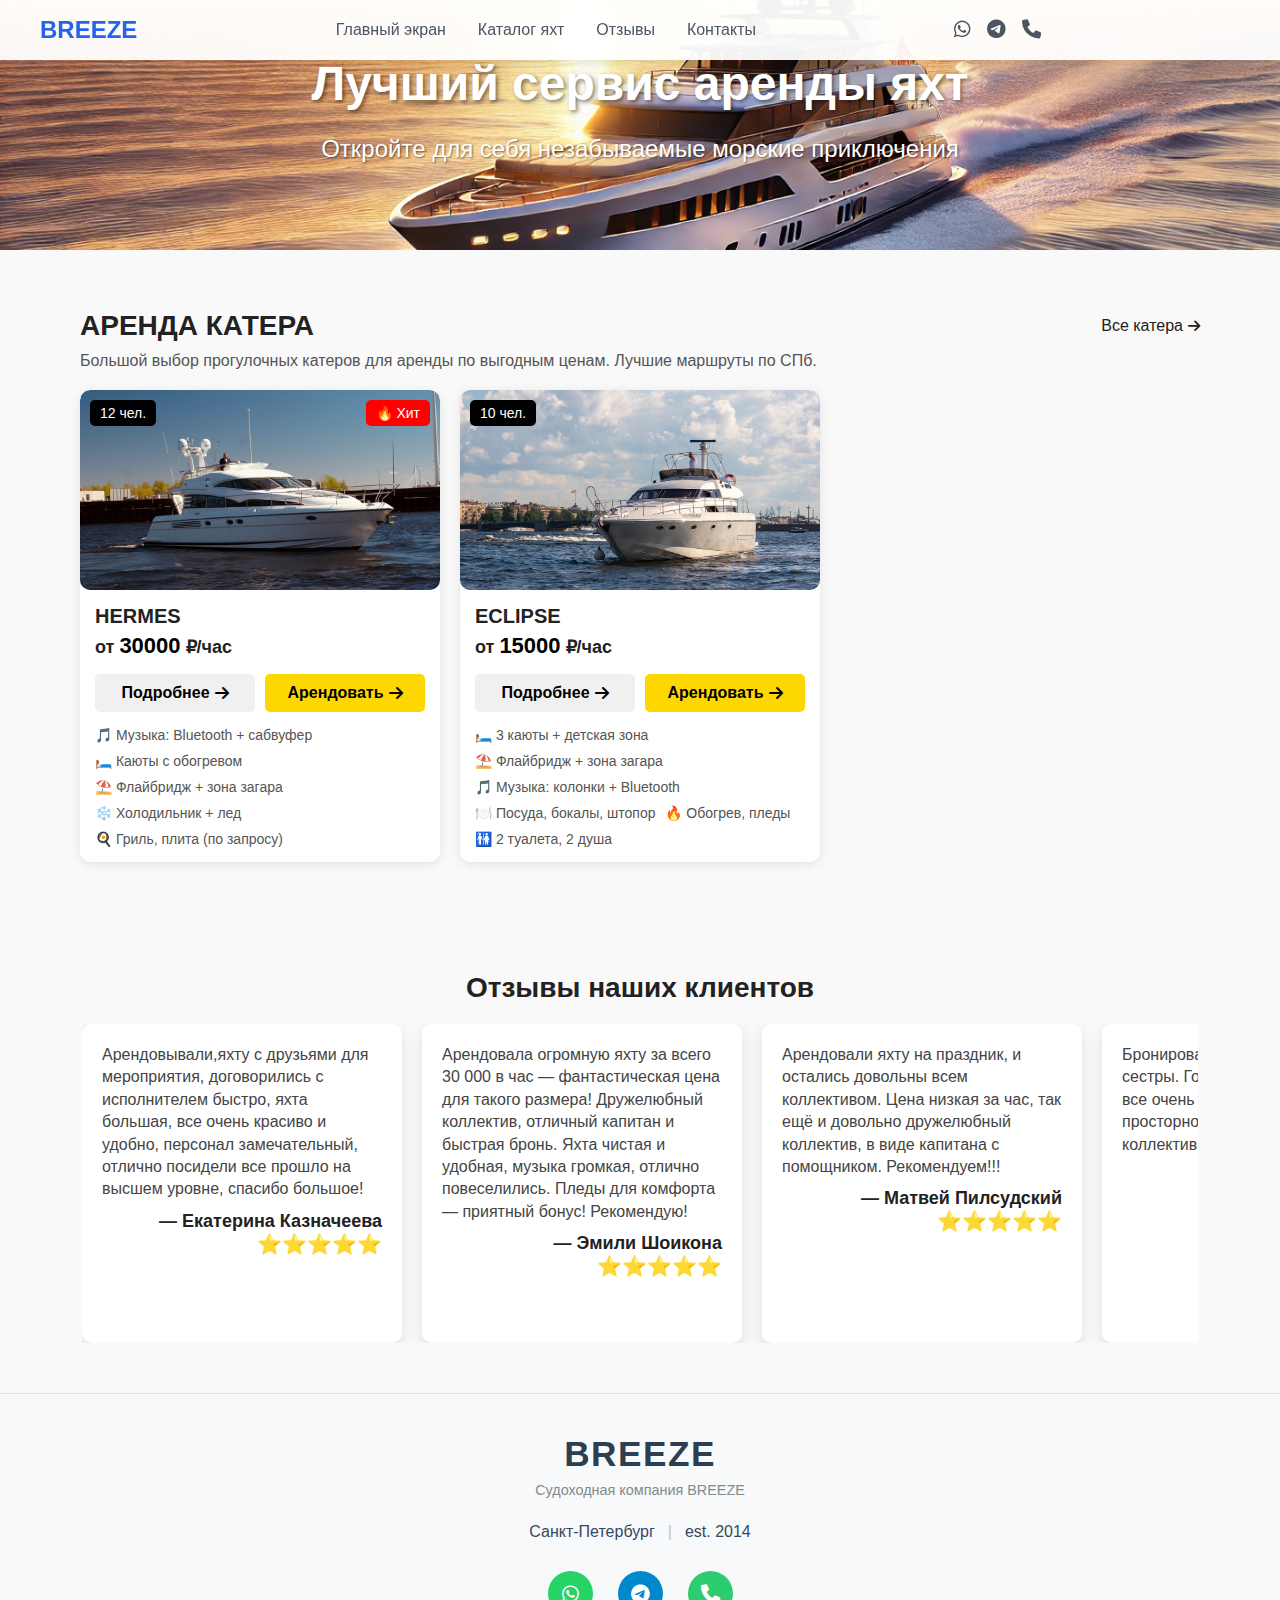
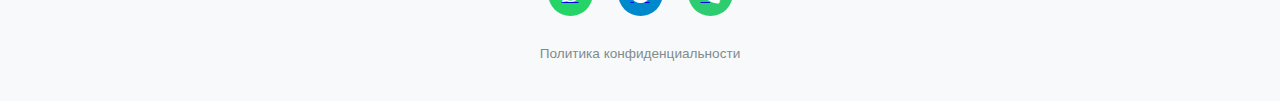
==== index.html @ e70d7a07 "Обновление проекта" ====
<!DOCTYPE html>
<html lang="ru">
<head>
    <meta charset="UTF-8">
    <meta name="viewport" content="width=device-width, initial-scale=1.0">
    <link rel="stylesheet" href="styles.css">
    <title>BREEZE - Аренда яхт</title>
    <link href="https://cdnjs.cloudflare.com/ajax/libs/font-awesome/6.0.0/css/all.min.css" rel="stylesheet">
</head>
<body>
    <nav class="navbar">
        <div class="nav-container">
            <a href="#" class="logo">BREEZE</a>
            
            <ul class="nav-menu">
                <li><a href="index.html">Главный экран</a></li>               
                <li><a href="catalog.html">Каталог яхт</a></li>
                <li><a href="#">Отзывы</a></li>
                <li><a href="#">Контакты</a></li>
            </ul>

            <div class="social-icons desktop">
                <a href="#"><i class="fab fa-whatsapp"></i></a>
                <a href="#"><i class="fab fa-telegram"></i></a>
                <a href="#"><i class="fas fa-phone"></i></a>
            </div>

            <div class="mobile-controls">
                <div class="social-icons mobile">
                    <a href="#"><i class="fab fa-whatsapp"></i></a>
                    <a href="#"><i class="fab fa-telegram"></i></a>
                    <a href="#"><i class="fas fa-phone"></i></a>
                </div>
                <button class="menu-btn">
                    <i class="fas fa-bars"></i>
                </button>
            </div>
        </div>
    </nav>

    <div class="overlay" id="overlay"></div>

<div class="mobile-menu" id="mobile-menu">
    <div class="mobile-menu-content">
        <a href="#">Главный экран</a>
        <a href="#">Каталог яхт</a>
        <a href="#">Отзывы</a>
        <a href="#">Контакты</a>
    </div>
    <button class="close-menu" id="close-menu">✖</button>
</div>

<!-- Кнопка открытия меню -->
<!-- <button class="menu-button" id="menu-button">☰</button> -->

<section class="hero-section">
    <div class="hero-image">
        <h1 class="hero-title">Лучший сервис аренды яхт</h1>
        <p class="hero-subtitle">Откройте для себя незабываемые морские приключения</p>
    </div>

    <!-- <div class="advantages">
        <div class="advantage-card">
            <i class="fas fa-star"></i>
            <div class="advantage-text">
                <h3>Премиум флот</h3>
                <p>Яхты класса люкс для незабываемого отдыха</p>
            </div>
        </div>
        <div class="advantage-card">
            <i class="fas fa-clock"></i>
            <div class="advantage-text">
                <h3>24/7 поддержка</h3>
                <p>Персональный менеджер всегда на связи</p>
            </div>
        </div>
        <div class="advantage-card">
            <i class="fas fa-shield-alt"></i>
            <div class="advantage-text">
                <h3>Безопасность</h3>
                <p>Профессиональный экипаж и страховка</p>
            </div>
        </div>
    </div> -->
</section>


    <!-- <section class="about" id="about">
        <div class="container">
          <div class="about-content">
            <h2>О нас</h2>
            <p class="subtitle">Лучший сервис аренды яхт и катеров в Санкт-Петербурге!</p>
            <p class="description">
              Добро пожаловать в YachtRent — ваш надежный партнер в мире морских приключений! Мы предлагаем уникальные возможности для аренды яхт и катеров в Санкт-Петербурге. Вступайте в наши ряды и наслаждайтесь лучшим сервисом на воде.
            </p>
            <div class="features">
              <div class="feature-item">
                <i class="fas fa-check-circle"></i>
                <p>Самые выгодные цены в Санкт-Петербурге</p>
              </div>
              <div class="feature-item">
                <i class="fas fa-ship"></i>
                <p>Самый большой выбор судов без наценок посредников</p>
              </div>
              <div class="feature-item">
                <i class="fas fa-bolt"></i>
                <p>Скоростные катера для ярких и запоминающихся прогулок</p>
              </div>
              <div class="feature-item">
                <i class="fas fa-heart"></i>
                <p>Яхты для роскошного или романтичного отдыха</p>
              </div>
            </div>
            <p class="hashtags">
              #катерарендаспб #арендаяхты #арендаяхтыспб #арендаяхтыпетербург #арендаяхтынасвадьбу #яхтаспб
            </p>
          </div>
        </div>
      </section> -->



      <section class="catalog">
        <div class="catalog-header">
            <h2>АРЕНДА КАТЕРА</h2>
            <a href="catalog.html" class="view-all">Все катера <i class="fas fa-arrow-right"></i></a>
        </div>
        <p class="catalog-subtitle">Большой выбор прогулочных катеров для аренды по выгодным ценам. Лучшие маршруты по СПб.</p>
    
        <div class="catalog-list">
    
            <!-- Карточка 1 -->
            <div class="catalog-item">
    <div class="catalog-image">
        <img src="yacht-hecmes.jpg" alt="Катер Blueberry">
        <div class="catalog-tag">12 чел.</div>
        <div class="catalog-hit">🔥 Хит</div>
    </div>
    <div class="catalog-info">
        <h3>HERMES</h3>
        <p class="catalog-price">от <span>30000</span> ₽/час</p>
        <div class="catalog-buttons">
            <a href="HERMES.html?yacht=blueberry" class="btn-details">Подробнее <i class="fas fa-arrow-right"></i></a>
            <a href="#" class="btn-rent">Арендовать <i class="fas fa-arrow-right"></i></a>
        </div>
        <div class="catalog-features">
            <span>🎵 Музыка: Bluetooth + сабвуфер</span>
            <span>🛏️ Каюты с обогревом</span>
            <span>⛱️ Флайбридж + зона загара</span>
            <span>❄️ Холодильник + лед</span>
            <span>🍳 Гриль, плита (по запросу)</span>
        </div>
    </div>
</div>
    
            <!-- Карточка 2 -->
            <div class="catalog-item">
                <div class="catalog-image">
                    <img src="ECLIPSE.jpg" alt="Катер">
                    <div class="catalog-tag">10 чел.</div>
                </div>
                <div class="catalog-info">
                    <h3>ECLIPSE</h3>
                    <p class="catalog-price">от <span>15000</span> ₽/час</p>
                    <div class="catalog-buttons">
                        <a href="ECLIPSE.html" class="btn-details">Подробнее <i class="fas fa-arrow-right"></i></a>
                        <a href="#" class="btn-rent">Арендовать <i class="fas fa-arrow-right"></i></a>
                    </div>
                    <div class="catalog-features">
                        <span>🛏️ 3 каюты + детская зона</span>
                        <span>⛱️ Флайбридж + зона загара</span>
                        <span>🎵 Музыка: колонки + Bluetooth</span>
                        <span>🍽️ Посуда, бокалы, штопор</span>
                        <span>🔥 Обогрев, пледы</span>
                        <span>🚻 2 туалета, 2 душа</span>
                    </div>
                </div>
            </div>
    
        </div>

        <!-- Всплывающее окно бронирования -->
<!-- Всплывающее окно бронирования -->
<div class="booking-popup" id="booking-popup">
    <div class="booking-content">
        <button class="booking-close" id="booking-close">✖</button>
        <h2>ОФОРМИТЬ</h2>
        <div class="booking-image">
            <img src="" alt="Яхта" id="booking-boat-img">
        </div>
        <h3 id="booking-boat-name">Название яхты</h3>

        <form id="booking-form">
            <div class="booking-inputs">
                <input type="text" id="name" placeholder="Иван" required>
                <input type="tel" id="phone" placeholder="+79819999919" required>
                <textarea id="comment" placeholder="Берем на 5 человек"></textarea>
            </div>
            <div class="booking-checkbox">
                <input type="checkbox" id="policy">
                <label for="policy">Согласен с политикой конфиденциальности</label>
            </div>
            <button type="submit" id="submit-btn" disabled>Отправить заявку</button>
        </form>
    </div>
</div>

<!-- Затемняющий фон -->
<div class="popup-overlay" id="popup-overlay"></div>
    </section>



    <section class="reviews">
        <h2 class="reviews-title">Отзывы наших клиентов</h2>
        
        <div class="reviews-slider">
            <div class="reviews-container">
                <div class="review">
                    <p class="review-comment">Арендовывали,яхту с друзьями для мероприятия, договорились с исполнителем быстро, яхта большая, все очень красиво и удобно, персонал замечательный, отлично посидели все прошло на высшем уровне, спасибо большое!</p>
                    <p class="review-name">— Екатерина Казначеева</p>
                    <p class="review-rating">⭐⭐⭐⭐⭐</p>
                </div>
                
                <div class="review">
                    <p class="review-comment">Арендовала огромную яхту за всего 30 000 в час — фантастическая цена для такого размера! Дружелюбный коллектив, отличный капитан и быстрая бронь. Яхта чистая и удобная, музыка громкая, отлично повеселились. Пледы для комфорта — приятный бонус! Рекомендую!</p>
                    <p class="review-name">— Эмили Шоикона</p>
                    <p class="review-rating">⭐⭐⭐⭐⭐</p>
                </div>
    
                <div class="review">
                    <p class="review-comment">Арендовали яхту на праздник, и остались довольны всем коллективом. Цена низкая за час, так ещё и довольно дружелюбный коллектив, в виде капитана с помощником. Рекомендуем!!!</p>
                    <p class="review-name">— Матвей Пилсудский</p>
                    <p class="review-rating">⭐⭐⭐⭐⭐</p>
                </div>
    
                <div class="review">
                    <p class="review-comment">Бронировала яхту на день рождения сестры. Гостям и самой имениннице все очень понравилось! Было очень просторно и уютно, дружелюбный коллектив.</p>
                    <p class="review-name">— Анна</p>
                    <p class="review-rating">⭐⭐⭐⭐⭐</p>
                </div>
    
                <div class="review">
                    <p class="review-comment">Брали в аренду яхту у этой команды. Всё супер! Шикарная яхта по доступной цене, у других видела дороже. Прекрасный коллектив и дружелюбный капитан. Все - профессионалы своего дела! С друзьями удобно разместились, на яхте очень чисто и уютно. На борту нашлось абсолютно всё, что нужно было. Очень советую!</p>
                    <p class="review-name">— Дарья</p>
                    <p class="review-rating">⭐⭐⭐⭐⭐</p>
                </div>
            </div>
        </div>
    </section>


    <footer class="company-footer">
        <div class="footer-content">
            <!-- Логотип -->
            <div class="footer-brand">
                <h2 class="logo-text">BREEZE</h2>
                <p class="company-description">Судоходная компания BREEZE</p>
            </div>
    
            <!-- Локации -->
            <div class="locations">
                <div class="location-item">
                    <span class="city">Санкт-Петербург</span>
                    <span class="separator">|</span>
                    <span class="established">est. 2014</span>
                </div>
                <!-- <div class="location-item">
                    <span class="city">Дубай</span>
                    <span class="separator">|</span>
                    <span class="established">est. 2024</span>
                </div> -->
            </div>
    
            <!-- Социальные иконки (новая версия) -->
            <div class="social-icons-new">
                <a href="#" class="social-link whatsapp">
                    <i class="fab fa-whatsapp"></i>
                </a>
                <a href="#" class="social-link telegram">
                    <i class="fab fa-telegram"></i>
                </a>
                <a href="#" class="social-link phone">
                    <i class="fas fa-phone"></i>
                </a>
            </div>
    
            <!-- Политика конфиденциальности -->
            <div class="footer-legal">
                <a href="/privacy-policy" class="privacy-link">
                    Политика конфиденциальности
                </a>
            </div>
        </div>
    </footer>


<script src="script.js"></script>
</body>
</html>
---- styles.css ----
* {
    margin: 0;
    padding: 0;
    box-sizing: border-box;
}

body {
    font-family: Arial, sans-serif;
    overflow-x: hidden;
}

.navbar {
    position: fixed;
    width: 100%;
    background: rgba(255, 255, 255, 0.95);
    padding: 1rem 2rem;
    box-shadow: 0 2px 10px rgba(0, 0, 0, 0.1);
    z-index: 1000;
}

.nav-container {
    max-width: 1200px;
    margin: 0 auto;
    display: flex;
    justify-content: space-between;
    align-items: center;
}

.logo {
    font-size: 1.5rem;
    font-weight: bold;
    color: #2563eb;
    text-decoration: none;
}

.nav-menu {
    display: flex;
    gap: 2rem;
    list-style: none;
}

.nav-menu a {
    color: #4b5563;
    text-decoration: none;
    transition: color 0.3s ease;
}

.nav-menu a:hover {
    color: #2563eb;
}

.social-icons {
    display: flex;
    gap: 1rem;
}

.social-icons a {
    color: #4b5563;
    text-decoration: none;
    transition: color 0.3s ease;
    font-size: 1.2rem;
}

.social-icons a:hover {
    color: #2563eb;
}

.menu-btn {
    display: none;
    background: none;
    border: none;
    font-size: 1.5rem;
    color: #4b5563;
    cursor: pointer;
}



@media (max-width: 768px) {
.mobile-menu {
right: -100%;
max-width: 80%;
height: auto;
}

.mobile-menu.active {
right: 5%;
}

.mobile-menu-content a {
font-size: 1.1rem;
}
}

/* .mobile-menu {
    position: fixed;
    top: 0;
    right: -100%;
    width: 100%;
    height: 100%;
    background: white;
    z-index: 999;
    transition: right 0.3s ease;
    box-shadow: -5px 0 15px rgba(0,0,0,0.1);
} */

/* .mobile-menu.active {
    right: 0;
} */

/* Затемняющая подложка */
.overlay {
position: fixed;
top: 0;
left: 0;
width: 100%;
height: 100%;
background: rgba(0, 0, 0, 0.5);
backdrop-filter: blur(5px);
z-index: 998;
opacity: 0;
visibility: hidden;
transition: opacity 0.3s ease;
}


/* Активное состояние подложки */
.overlay.active {
opacity: 1;
visibility: visible;
}

/* Контейнер мобильного меню */
.mobile-menu {
position: fixed;
top: 50%;
right: -350px; /* Начальное положение за экраном */
width: auto; /* Автоматическая ширина */
max-width: 350px; /* Ограничение ширины */
background: white;
z-index: 999;
transition: right 0.4s ease-in-out, transform 0.4s ease-in-out;
box-shadow: -5px 0 15px rgba(0, 0, 0, 0.2);
padding: 1.5rem;
display: flex;
flex-direction: column;
align-items: flex-start;
justify-content: flex-start;
border-radius: 15px 0 0 15px; /* Закругленные углы слева */
transform: translateY(-50%);
}

/* Активное состояние меню (выезжает) */
.mobile-menu.active {
right: 0;
}

/* Содержимое меню */
.mobile-menu-content {
display: flex;
flex-direction: column;
gap: 1rem;
}

.mobile-menu-content a {
display: block;
color: #4b5563;
font-size: 1.2rem;
text-decoration: none;
padding: 0.8rem 1rem;
border-bottom: 1px solid #e5e7eb;
transition: color 0.3s ease;
}

.mobile-menu-content a:hover {
color: #2563eb;
}

/* Кнопка закрытия меню */
.close-menu {
position: absolute;
top: 10px;
right: 10px;
background: none;
border: none;
font-size: 24px;
cursor: pointer;
color: #4b5563;
transition: color 0.3s ease;
}

.close-menu:hover {
color: #2563eb;
}

/* Кнопка открытия меню */
.menu-button {
position: fixed;
top: 20px;
right: 20px;
background: none;
border: none;
font-size: 24px;
cursor: pointer;
z-index: 1000;
}

.hero-section {
    position: relative;
    text-align: center;
    padding: 0;
}


.hero-image {
    background: url('yacht-background.png') center/cover no-repeat;
    height: 250px; /* Уменьшаем высоту */
    display: flex;
    flex-direction: column;
    justify-content: center;
    align-items: center;
    color: white;
    padding: 20px;
}




.hero-content {
    max-width: 800px;
}

.hero-title {
    font-size: 3rem;
    margin-bottom: 1.5rem;
    text-shadow: 2px 2px 4px rgba(0,0,0,0.5);
}

.hero-subtitle {
    font-size: 1.5rem;
    margin-bottom: 2rem;
    text-shadow: 1px 1px 2px rgba(0,0,0,0.5);
}

.advantages {
    display: grid;
    grid-template-columns: repeat(3, 1fr);
    gap: 2rem;
    margin-top: 3rem;
}

.advantage-card {
    background: rgba(255, 255, 255, 0.1);
    backdrop-filter: blur(5px);
    padding: 1.5rem;
    border-radius: 10px;
    text-align: center;
}

.advantage-card i {
    font-size: 2.5rem;
    margin-bottom: 1rem;
}

@media (max-width: 768px) {
    .nav-menu, .social-icons.desktop {
        display: none;
    }

    .hero-image {
        height: 350px;
    }

    .hero-title {
        font-size: 32px;
    }

    .hero-subtitle {
        font-size: 18px;
    }

    .advantages {
        flex-direction: row;
        justify-content: center;
        gap: 20px;
    }

    .advantage-card {
        width: 30%;
    }

    .menu-btn {
        display: block;
    }

    .mobile-controls {
        display: flex;
        align-items: center;
        gap: 1rem;
    }

    .social-icons.mobile {
        display: flex;
    }

    .hero-title {
        font-size: 2rem;
    }

    .hero-subtitle {
        font-size: 1.2rem;
    }

    .advantages {
        grid-template-columns: 1fr;
        gap: 1rem;
        margin-top: 2rem;
    }

    .advantage-card {
        padding: 1rem;
    }

    .advantage-card i {
        font-size: 2rem;
        margin-bottom: 0.5rem;
    }

    .advantage-card h3 {
        font-size: 1.1rem;
        margin-bottom: 0.5rem;
    }

    .advantage-card p {
        font-size: 0.9rem;
    }
}

@media (min-width: 769px) {
    .social-icons.mobile {
        display: none;
    }
}


/* Блок "О нас" */
.about {
padding: 80px 0;
background: #fff;
color: #333;
}

.about-content {
text-align: center;
max-width: 800px;
margin: 0 auto;
}

.about h2 {
font-size: 36px;
margin-bottom: 20px;
color: #222;
animation: fadeInDown 1s ease;
}

.about .subtitle {
font-size: 20px;
color: #555;
margin-bottom: 30px;
animation: fadeIn 1.5s ease;
}

.about .description {
font-size: 16px;
line-height: 1.8;
color: #666;
margin-bottom: 40px;
animation: fadeIn 2s ease;
}

.features {
display: flex;
flex-wrap: wrap;
justify-content: center;
gap: 30px;
margin-bottom: 40px;
}

.feature-item {
flex: 1 1 200px;
max-width: 250px;
padding: 20px;
background: #f9f9f9;
border-radius: 10px;
box-shadow: 0 4px 10px rgba(0, 0, 0, 0.1);
transition: transform 0.3s ease, box-shadow 0.3s ease;
animation: fadeInUp 1s ease;
}

.feature-item:hover {
transform: translateY(-10px);
box-shadow: 0 8px 20px rgba(0, 0, 0, 0.15);
}

.feature-item i {
font-size: 32px;
color: #ffcc00;
margin-bottom: 15px;
display: block;
}

.feature-item p {
font-size: 16px;
color: #444;
margin: 0;
}

.hashtags {
font-size: 14px;
color: #777;
animation: fadeIn 2.5s ease;
}

/* Анимации */
@keyframes fadeIn {
from {
opacity: 0;
}
to {
opacity: 1;
}
}

@keyframes fadeInDown {
from {
opacity: 0;
transform: translateY(-20px);
}
to {
opacity: 1;
transform: translateY(0);
}
}

@keyframes fadeInUp {
from {
opacity: 0;
transform: translateY(20px);
}
to {
opacity: 1;
transform: translateY(0);
}
}


@media (max-width: 768px) {
.features {
flex-direction: column;
align-items: center;
}

.feature-item {
max-width: 100%;
}
}



/* Секция "Каталог" */
.catalog {
padding: 40px 20px;
background: #f9f9f9; /* Светлый фон */
}

.catalog-header {
display: flex;
justify-content: space-between;
align-items: center;
margin-bottom: 10px;
}

.catalog-header h2 {
font-size: 24px;
font-weight: bold;
color: #222;
}

.view-all {
font-size: 16px;
color: #222;
text-decoration: none;
display: flex;
align-items: center;
gap: 5px;
}

.view-all i {
font-size: 14px;
}

/* Подзаголовок */
.catalog-subtitle {
font-size: 16px;
color: #555;
margin-bottom: 20px;
}

/* Список карточек */
.catalog-list {
display: flex;
flex-direction: column;
gap: 20px;
}

/* Карточка */
.catalog-item {
background: white;
border-radius: 10px;
overflow: hidden;
box-shadow: 0 2px 10px rgba(0, 0, 0, 0.1);
}

/* Блок с изображением */
.catalog-image {
    position: relative;
    width: 100%;
    height: 200px; /* Ограничиваем высоту */
    overflow: hidden;
    border-radius: 10px;
}

.catalog-image img {
    width: 100%;
    height: 100%;
    object-fit: cover; /* Убираем растягивание и вписываем картинку */
    object-position: center;
}

.catalog-tag {
position: absolute;
top: 10px;
left: 10px;
background: black;
color: white;
font-size: 14px;
padding: 5px 10px;
border-radius: 5px;
}

.catalog-hit {
position: absolute;
top: 10px;
right: 10px;
background: red;
color: white;
font-size: 14px;
padding: 5px 10px;
border-radius: 5px;
}

/* Информация */
.catalog-info {
padding: 15px;
}

.catalog-info h3 {
font-size: 20px;
font-weight: bold;
margin-bottom: 5px;
color: #222;
}

.catalog-price {
font-size: 18px;
font-weight: bold;
color: #222;
margin-bottom: 15px;
}

.catalog-price span {
font-size: 22px;
color: black;
}

/* Кнопки */
.catalog-buttons {
display: flex;
gap: 10px;
margin-bottom: 15px;
}

.btn-details,
.btn-rent {
flex: 1;
text-align: center;
padding: 10px;
border-radius: 5px;
font-size: 16px;
font-weight: bold;
text-decoration: none;
display: flex;
justify-content: center;
align-items: center;
gap: 5px;
}

.btn-details {
background: #f0f0f0;
color: black;
}

.btn-rent {
background: #ffd700;
color: black;
}

/* Иконки */
.catalog-features {
display: flex;
flex-wrap: wrap;
gap: 10px;
font-size: 14px;
color: #555;
}

.catalog-features span {
display: flex;
align-items: center;
gap: 5px;
}

/* Адаптация */
@media (min-width: 768px) {
.catalog-list {
display: grid;
grid-template-columns: repeat(2, 1fr);
gap: 20px;
}
}

@media (min-width: 1024px) {
.catalog {
padding: 60px 80px;
}

.catalog-header h2 {
font-size: 28px;
}

.catalog-list {
grid-template-columns: repeat(3, 1fr);
}
}

/* Затемняющий фон */
.popup-overlay {
position: fixed;
top: 0;
left: 0;
width: 100%;
height: 100%;
background: rgba(0, 0, 0, 0.5);
backdrop-filter: blur(5px);
z-index: 998;
opacity: 0;
visibility: hidden;
transition: opacity 0.3s ease;
}

/* Активное состояние подложки */
.popup-overlay.active {
opacity: 1;
visibility: visible;
}

/* Всплывающее окно бронирования */
.booking-popup {
position: fixed;
top: 50%;
left: 50%;
width: 90%;
max-width: 400px;
background: white;
border-radius: 15px;
box-shadow: 0 5px 15px rgba(0, 0, 0, 0.2);
transform: translate(-50%, -50%);
z-index: 999;
opacity: 0;
visibility: hidden;
transition: opacity 0.3s ease, transform 0.3s ease;
padding: 20px;
text-align: center;
}

/* Активное состояние окна */
.booking-popup.active {
opacity: 1;
visibility: visible;
}

/* Кнопка закрытия */
.booking-close {
position: absolute;
top: 10px;
right: 15px;
background: none;
border: none;
font-size: 18px;
cursor: pointer;
}

/* Заголовок */
.booking-popup h2 {
font-size: 22px;
font-weight: bold;
}

/* Фото яхты */
/* Фото яхты в модальном окне */
.booking-image img {
    width: 90%; /* Делаем фото шире */
    max-width: 280px; /* Немного увеличиваем максимальный размер */
    height: auto; /* Поддерживаем пропорции */
    aspect-ratio: 16 / 9; /* Соотношение сторон, чтобы картинка была более растянутой */
    display: block;
    margin: 10px auto; /* Центрирование */
    object-fit: cover; /* Обрезаем лишнее, чтобы сохранить пропорции */
    object-position: center;
    border-radius: 10px;
}

/* Название яхты */
.booking-popup h3 {
font-size: 20px;
font-weight: bold;
margin: 10px 0;
}

/* Поля формы */
.booking-inputs {
display: flex;
flex-direction: column;
gap: 10px;
margin-bottom: 15px;
}

.booking-inputs input,
.booking-inputs textarea {
width: 100%;
padding: 10px;
border-radius: 8px;
border: 1px solid #ddd;
font-size: 14px;
background: #f5f5f5;
}

/* Чекбокс */
.booking-checkbox {
display: flex;
align-items: center;
gap: 10px;
font-size: 14px;
margin-bottom: 15px;
}

.booking-checkbox input {
width: 16px;
height: 16px;
}

/* Кнопка отправки */
#submit-btn {
width: 100%;
padding: 12px;
border: none;
border-radius: 8px;
font-size: 16px;
font-weight: bold;
background: #ddd;
color: white;
cursor: not-allowed;
transition: background 0.3s;
}

/* Активная кнопка */
#submit-btn.active {
background: #ffd700;
color: black;
cursor: pointer;
}

/* Адаптация */
@media (max-width: 768px) {
.booking-popup {
width: 90%;
}
}



/* Кнопка во время загрузки */
#submit-btn.loading {
    background: #ccc !important;
    color: #888 !important;
    cursor: not-allowed;
}



/* Секция "Отзывы" */
.reviews {
    padding: 50px 20px;
    text-align: center;
    background: #f9f9f9;
}

.reviews-title {
    font-size: 28px;
    font-weight: bold;
    margin-bottom: 20px;
    color: #222;
}

/* Контейнер слайдера */
.reviews-slider {
    display: flex;
    justify-content: center;
    overflow: hidden;
    max-width: 90%;
    margin: 0 auto;
}

/* Контейнер с отзывами */
.reviews-container {
    display: flex;
    gap: 20px;
    scroll-snap-type: x mandatory; /* Фиксация на отзывах */
    overflow-x: auto;
    scroll-behavior: smooth;
    -webkit-overflow-scrolling: touch;
}

/* Стили отзывов */
.review {
    flex: 0 0 320px; /* Размер отзыва (фиксированный) */
    max-width: 320px;
    background: white;
    padding: 20px;
    border-radius: 10px;
    box-shadow: 0 5px 15px rgba(0, 0, 0, 0.1);
    text-align: left;
    scroll-snap-align: center; /* Фиксация отзывов */
}

/* Текст отзыва */
.review-comment {
    font-size: 16px;
    color: #444;
    margin-bottom: 10px;
    line-height: 1.4;
}

.review-name {
    font-weight: bold;
    font-size: 18px;
    color: #222;
    text-align: right;
}

/* Звездный рейтинг */
.review-rating {
    font-size: 20px;
    color: #ffd700; /* Желтые звезды */
    text-align: right;
}

/* Убираем скроллбар */
.reviews-container::-webkit-scrollbar {
    display: none;
}

/* Адаптация */
@media (max-width: 768px) {
    .reviews-slider {
        max-width: 100%;
    }

    .review {
        flex: 0 0 80%; /* Делаем шире на телефонах */
        max-width: 80%;
    }
}







/* 222222 */

/* Кнопка "Назад" */
.return-button {
    display: inline-block;
    margin: 15px;
    font-size: 18px;
    text-decoration: none;
    color: #333;
}

/* Основной контейнер */
.yacht-wrapper {
    text-align: center;
    padding: 10px;
}

/* Главное изображение яхты */
.yacht-main-photo img {
    width: 100%;
    border-radius: 10px;
}

/* Галерея */
.yacht-gallery {
    display: flex;
    align-items: center;
    justify-content: center;
    margin-top: 10px;
}

.gallery-thumbs {
    display: flex;
    gap: 10px;
    overflow-x: auto;
    max-width: 250px;
}

.gallery-thumb {
    width: 70px;
    height: 50px;
    cursor: pointer;
    border-radius: 5px;
    transition: transform 0.3s ease;
}

.gallery-thumb:hover {
    transform: scale(1.1);
}

.gallery-btn {
    background: none;
    border: none;
    font-size: 20px;
    cursor: pointer;
    color: #333;
}

/* Название яхты */
.yacht-heading {
    font-size: 22px;
    font-weight: bold;
    margin-top: 10px;
}

/* Детали яхты */
.yacht-specs {
    display: flex;
    justify-content: center;
    gap: 15px;
    margin: 10px 0;
}

.spec-box {
    background: #e5e5e5;
    padding: 5px 10px;
    border-radius: 5px;
}

/* Удобства */
.yacht-info-title {
    font-size: 16px;
    font-weight: bold;
    margin-top: 10px;
}

.yacht-features {
    display: flex;
    flex-wrap: wrap;
    justify-content: center;
    gap: 10px;
    margin-bottom: 10px;
}

.yacht-features span {
    background: #f3f3f3;
    padding: 5px 10px;
    border-radius: 5px;
}

/* Цены */
.yacht-price-block {
    display: flex;
    justify-content: center;
    gap: 10px;
    margin: 10px 0;
}

.price-box {
    background: #e5e5e5;
    padding: 10px;
    border-radius: 5px;
}

.price-box.selected {
    background: #4CAF50;
    color: white;
}

/* Кнопка аренды */
.yacht-book-btn {
    display: block;
    width: 90%;
    max-width: 300px;
    margin: 10px auto;
    background: linear-gradient(to right, #6ec1e4, #61b3d7);
    color: white;
    padding: 12px;
    border: none;
    border-radius: 5px;
    font-size: 18px;
    cursor: pointer;
}

/* Локация */
.yacht-dock {
    margin-top: 10px;
    font-size: 16px;
}




.catalog-filter {
    display: flex;
    flex-wrap: wrap;
    justify-content: center;
    gap: 10px;
    padding: 20px 0;
    margin-top: 70px; /* Отступ вниз от меню */
    background: #5a3e1b;
    border-bottom: 3px solid #d4af37;
}

.filter-btn {
    background: linear-gradient(45deg, #d4af37, #b8860b);
    color: white;
    font-size: 16px;
    font-weight: bold;
    border: none;
    padding: 10px 18px;
    border-radius: 20px;
    cursor: pointer;
    transition: 0.3s;
}

.filter-btn:hover {
    background: linear-gradient(45deg, #b8860b, #d4af37);
    transform: scale(1.05);
}

.filter-btn.active {
    background: #8b5e34;
    color: #fff;
}

.header {
    position: fixed;
    width: 100%;
    top: 0;
    left: 0;
    z-index: 1000;
    background: #2d1b0c;
    display: flex;
    align-items: center;
    justify-content: space-between;
    padding: 15px 20px;
}

.company-footer {
    background: #f8f9fa;
    padding: 40px 20px;
    border-top: 1px solid #e0e0e0;
}

.footer-content {
    max-width: 1200px;
    margin: 0 auto;
    text-align: center;
}

.footer-brand {
    margin-bottom: 25px;
}

.logo-text {
    font-size: 2.2em;
    font-weight: 700;
    color: #2c3e50;
    letter-spacing: 1.5px;
    margin-bottom: 8px;
}

.company-description {
    color: #7f8c8d;
    font-size: 0.9em;
}

.locations {
    margin: 20px 0;
    display: flex;
    flex-direction: column;
    gap: 12px;
}

.location-item {
    display: flex;
    align-items: center;
    justify-content: center;
    gap: 8px;
    color: #34495e;
}

.separator {
    color: #bdc3c7;
    margin: 0 5px;
}

/* Новые стили для социальных иконок */
.social-icons-new {
    display: flex;
    justify-content: center;
    gap: 25px;
    margin: 30px 0;
}

.social-link {
    width: 45px;
    height: 45px;
    border-radius: 50%;
    display: flex;
    align-items: center;
    justify-content: center;
    transition: all 0.3s ease;
}

.social-link.whatsapp { background: #25D366; }
.social-link.telegram { background: #0088cc; }
.social-link.phone { background: #2ecc71; }

.social-link i {
    color: white;
    font-size: 1.2em;
}

.social-link:hover {
    transform: translateY(-3px);
    box-shadow: 0 5px 15px rgba(0,0,0,0.1);
}

/* Стили для политики */
.footer-legal {
    margin-top: 25px;
    font-size: 0.85em;
}

.privacy-link {
    color: #7f8c8d;
    text-decoration: none;
    transition: color 0.2s;
}

.privacy-link:hover {
    color: #3498db;
}

/* Мобильная адаптация */
@media (max-width: 768px) {
    .logo-text {
        font-size: 1.8em;
    }
    
    .social-icons-new {
        gap: 15px;
        margin: 25px 0;
    }
    
    .social-link {
        width: 40px;
        height: 40px;
    }
}
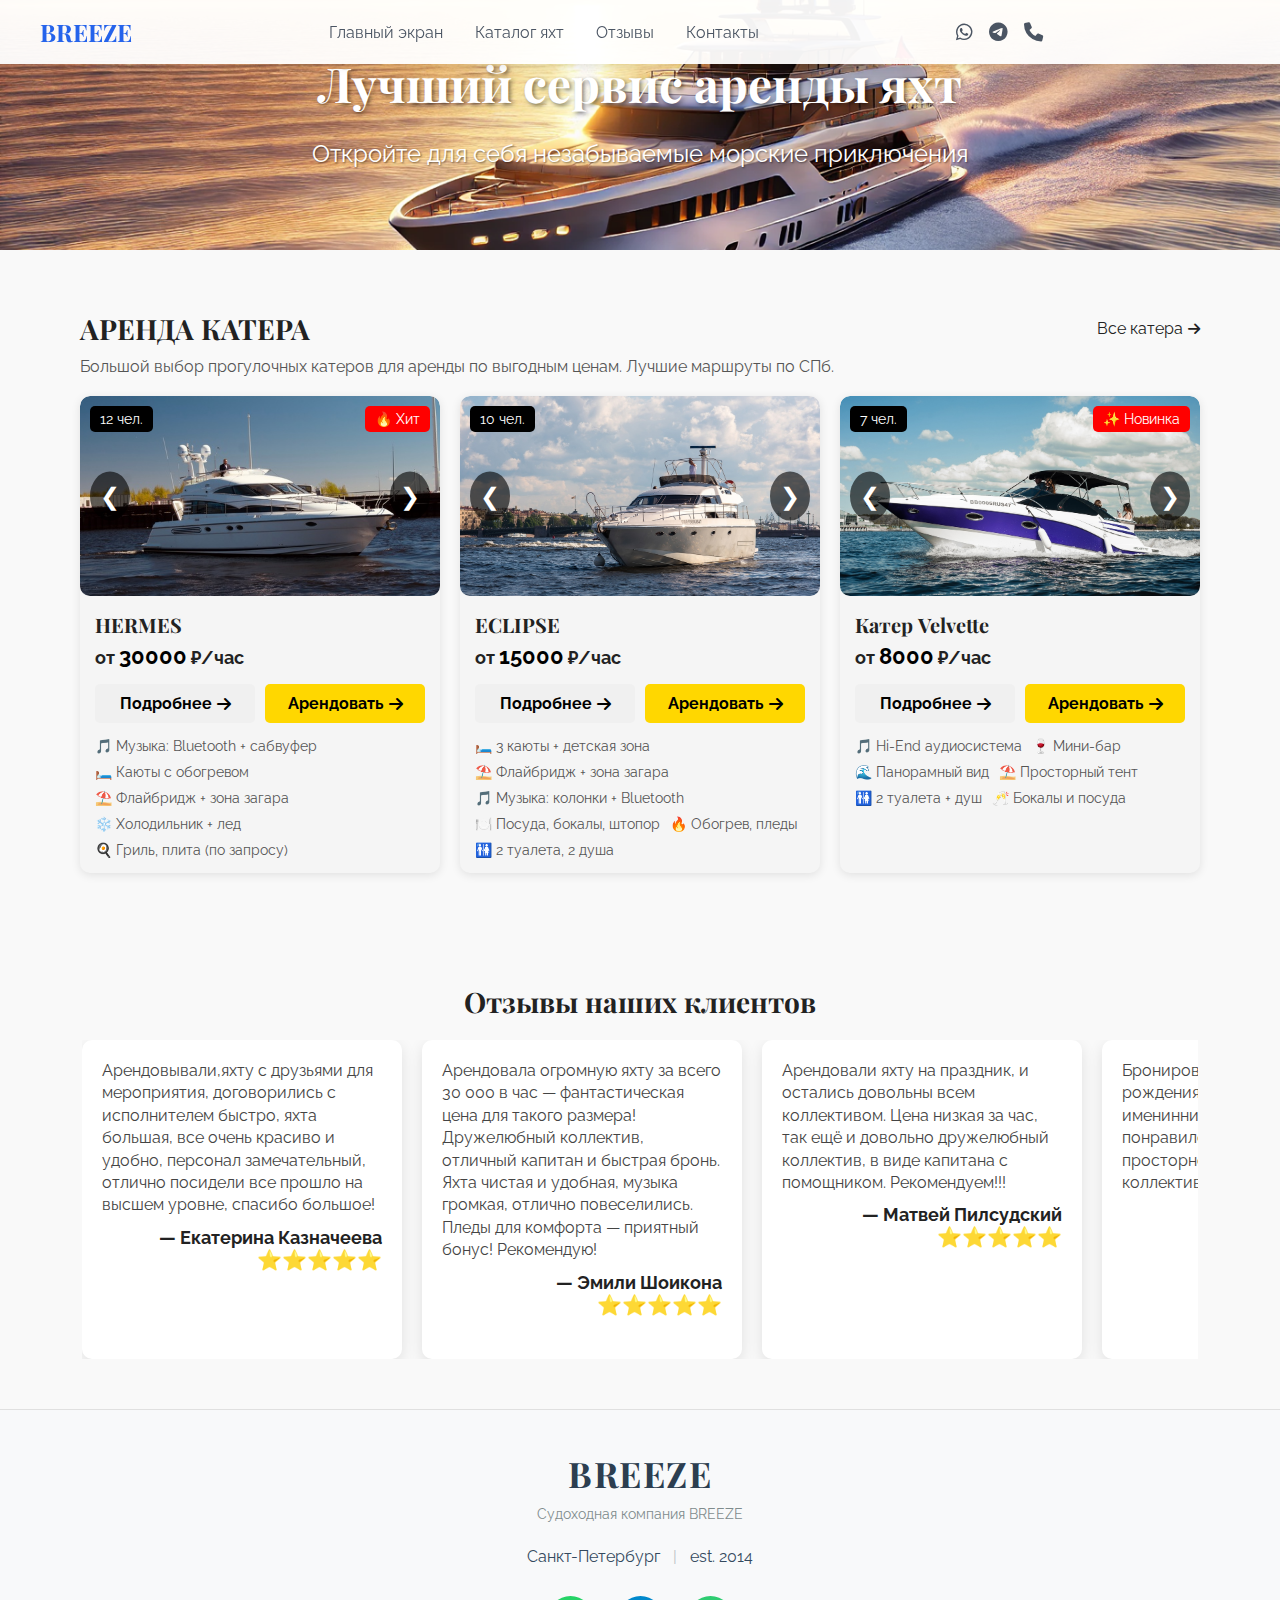
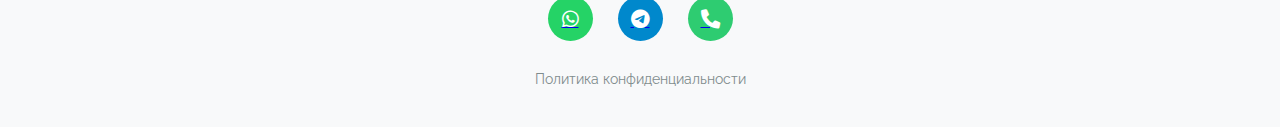
==== commit b4dac83b: "Обновление проекта" ====
--- a/index.html
+++ b/index.html
@@ -4,13 +4,15 @@
     <meta charset="UTF-8">
     <meta name="viewport" content="width=device-width, initial-scale=1.0">
     <link rel="stylesheet" href="styles.css">
+    <link href="https://fonts.googleapis.com/css2?family=Playfair+Display:wght@400;700&family=Raleway:wght@300;400;500;700&display=swap" rel="stylesheet">
+    <link href="https://cdnjs.cloudflare.com/ajax/libs/font-awesome/6.0.0/css/all.min.css" rel="stylesheet">
     <title>BREEZE - Аренда яхт</title>
     <link href="https://cdnjs.cloudflare.com/ajax/libs/font-awesome/6.0.0/css/all.min.css" rel="stylesheet">
 </head>
 <body>
     <nav class="navbar">
         <div class="nav-container">
-            <a href="#" class="logo">BREEZE</a>
+            <a href="index.html" class="logo">BREEZE</a>
             
             <ul class="nav-menu">
                 <li><a href="index.html">Главный экран</a></li>               
@@ -131,32 +133,36 @@
     
             <!-- Карточка 1 -->
             <div class="catalog-item">
-    <div class="catalog-image">
-        <img src="yacht-hecmes.jpg" alt="Катер Blueberry">
-        <div class="catalog-tag">12 чел.</div>
-        <div class="catalog-hit">🔥 Хит</div>
-    </div>
-    <div class="catalog-info">
-        <h3>HERMES</h3>
-        <p class="catalog-price">от <span>30000</span> ₽/час</p>
-        <div class="catalog-buttons">
-            <a href="HERMES.html?yacht=blueberry" class="btn-details">Подробнее <i class="fas fa-arrow-right"></i></a>
-            <a href="#" class="btn-rent">Арендовать <i class="fas fa-arrow-right"></i></a>
-        </div>
-        <div class="catalog-features">
-            <span>🎵 Музыка: Bluetooth + сабвуфер</span>
-            <span>🛏️ Каюты с обогревом</span>
-            <span>⛱️ Флайбридж + зона загара</span>
-            <span>❄️ Холодильник + лед</span>
-            <span>🍳 Гриль, плита (по запросу)</span>
-        </div>
-    </div>
-</div>
-    
-            <!-- Карточка 2 -->
+                <div class="catalog-image">
+                    <button class="prev-btn" onclick="prevImage(this)">&#10094;</button>
+                    <img src="yacht-hecmes.jpg" alt="Катер HERMES" class="catalog-photo">
+                    <button class="next-btn" onclick="nextImage(this)">&#10095;</button>
+                    <div class="catalog-tag">12 чел.</div>
+                    <div class="catalog-hit">🔥 Хит</div>
+                </div>
+                <div class="catalog-info">
+                    <h3>HERMES</h3>
+                    <p class="catalog-price">от <span>30000</span> ₽/час</p>
+                    <div class="catalog-buttons">
+                        <a href="HERMES.html" class="btn-details">Подробнее <i class="fas fa-arrow-right"></i></a>
+                        <a href="#" class="btn-rent">Арендовать <i class="fas fa-arrow-right"></i></a>
+                    </div>
+                    <div class="catalog-features">
+                        <span>🎵 Музыка: Bluetooth + сабвуфер</span>
+                        <span>🛏️ Каюты с обогревом</span>
+                        <span>⛱️ Флайбридж + зона загара</span>
+                        <span>❄️ Холодильник + лед</span>
+                        <span>🍳 Гриль, плита (по запросу)</span>
+                    </div>
+                </div>
+            </div>
+            
+            <!-- Карточка ECLIPSE -->
             <div class="catalog-item">
                 <div class="catalog-image">
-                    <img src="ECLIPSE.jpg" alt="Катер">
+                    <button class="prev-btn" onclick="prevImage(this)">&#10094;</button>
+                    <img src="ECLIPSE.jpg" alt="Катер ECLIPSE" class="catalog-photo">
+                    <button class="next-btn" onclick="nextImage(this)">&#10095;</button>
                     <div class="catalog-tag">10 чел.</div>
                 </div>
                 <div class="catalog-info">
@@ -176,8 +182,90 @@
                     </div>
                 </div>
             </div>
-    
-        </div>
+            
+            <!-- Карточка Velvette -->
+            <div class="catalog-item">
+                <div class="catalog-image">
+                    <button class="prev-btn" onclick="prevImage(this)">&#10094;</button>
+                    <img src="VELVETTE.jpg" alt="Катер Velvette" class="catalog-photo">
+                    <button class="next-btn" onclick="nextImage(this)">&#10095;</button>
+                    <div class="catalog-tag">7 чел.</div>
+                    <div class="catalog-hit">✨ Новинка</div>
+                </div>
+                <div class="catalog-info">
+                    <h3>Катер Velvette</h3>
+                    <p class="catalog-price">от <span>8000</span> ₽/час</p>
+                    <div class="catalog-buttons">
+                        <a href="Velvette.html" class="btn-details">Подробнее <i class="fas fa-arrow-right"></i></a>
+                        <a href="#" class="btn-rent">Арендовать <i class="fas fa-arrow-right"></i></a>
+                    </div>
+                    <div class="catalog-features">
+                        <span>🎵 Hi-End аудиосистема</span>
+                        <span>🍷 Мини-бар</span>
+                        <span>🌊 Панорамный вид</span>
+                        <span>⛱️ Просторный тент</span>
+                        <span>🚻 2 туалета + душ</span>
+                        <span>🥂 Бокалы и посуда</span>
+                    </div>
+                </div>
+            </div>
+
+            <style>
+                .catalog-item {
+    display: flex;
+    flex-direction: column;
+    background: #f5f5f5;
+    border-radius: 10px;
+    overflow: hidden;
+    transition: transform 0.3s ease;
+}
+
+.catalog-item:hover {
+    transform: scale(1.02);
+}
+
+.catalog-image {
+    position: relative;
+    display: flex;
+    justify-content: center;
+    align-items: center;
+}
+
+.catalog-photo {
+    width: 100%;
+    height: 250px;
+    object-fit: cover;
+    border-radius: 8px;
+    transition: opacity 0.3s ease;
+}
+
+/* Стрелки */
+.prev-btn, .next-btn {
+    position: absolute;
+    top: 50%;
+    transform: translateY(-50%);
+    background: rgba(0, 0, 0, 0.6);
+    color: white;
+    border: none;
+    padding: 10px;
+    cursor: pointer;
+    border-radius: 50%;
+    font-size: 1.5rem;
+    transition: background 0.3s ease;
+}
+
+.prev-btn:hover, .next-btn:hover {
+    background: rgba(0, 0, 0, 0.8);
+}
+
+.prev-btn {
+    left: 10px;
+}
+
+.next-btn {
+    right: 10px;
+}
+            </style>
 
         <!-- Всплывающее окно бронирования -->
 <!-- Всплывающее окно бронирования -->
--- a/styles.css
+++ b/styles.css
@@ -2,11 +2,18 @@
     margin: 0;
     padding: 0;
     box-sizing: border-box;
+    font-family: 'Raleway', sans-serif;
 }
 
 body {
     font-family: Arial, sans-serif;
     overflow-x: hidden;
+}
+
+
+h1, h2, h3, .logo {
+    font-family: 'Playfair Display', serif;
+    font-weight: 700;
 }
 
 .navbar {
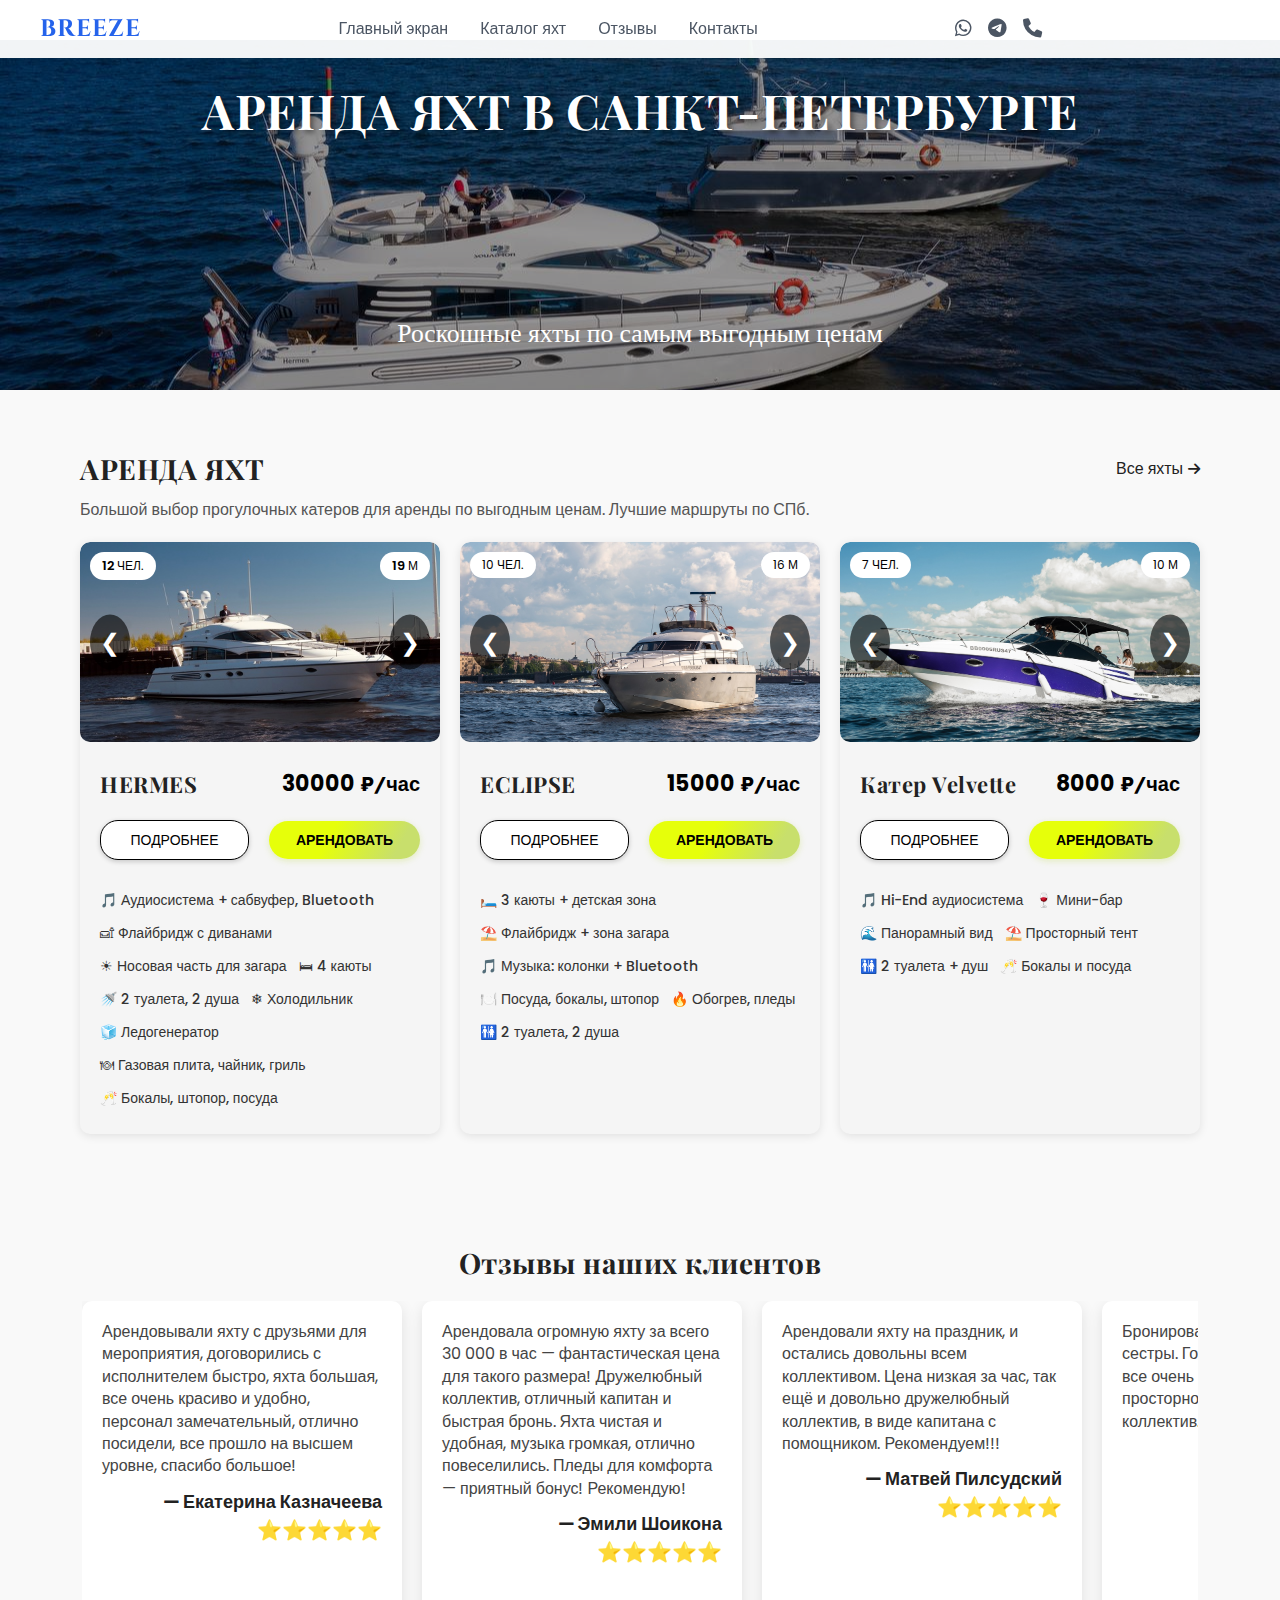
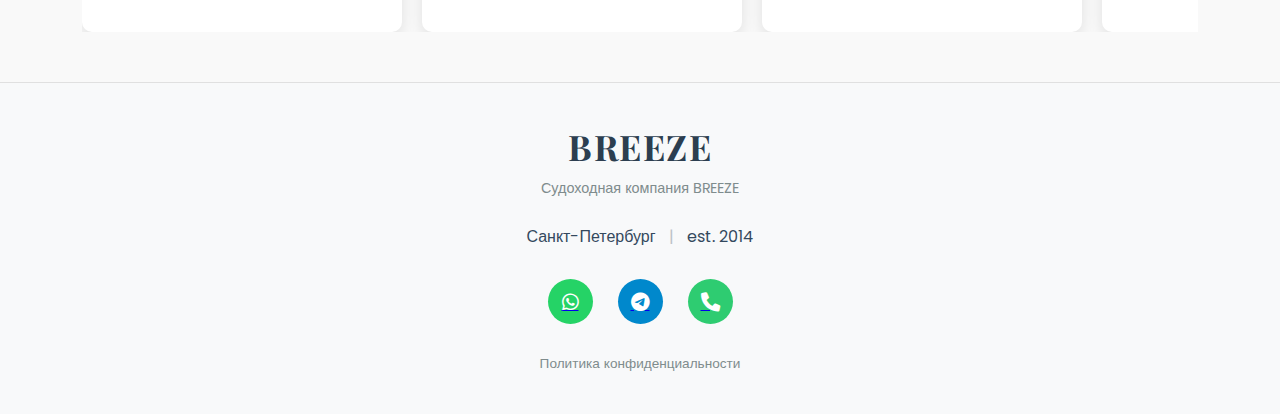
==== commit 5df6ec87: "Обновление кода" ====
--- a/index.html
+++ b/index.html
@@ -1,178 +1,216 @@
 <!DOCTYPE html>
 <html lang="ru">
-<head>
-    <meta charset="UTF-8">
-    <meta name="viewport" content="width=device-width, initial-scale=1.0">
-    <link rel="stylesheet" href="styles.css">
-    <link href="https://fonts.googleapis.com/css2?family=Playfair+Display:wght@400;700&family=Raleway:wght@300;400;500;700&display=swap" rel="stylesheet">
-    <link href="https://cdnjs.cloudflare.com/ajax/libs/font-awesome/6.0.0/css/all.min.css" rel="stylesheet">
-    <title>BREEZE - Аренда яхт</title>
-    <link href="https://cdnjs.cloudflare.com/ajax/libs/font-awesome/6.0.0/css/all.min.css" rel="stylesheet">
-</head>
-<body>
+    <head>
+        <meta charset="UTF-8">
+        <meta name="viewport" content="width=device-width, initial-scale=1.0">
+    
+        <!-- 🔥 SEO-МЕТАДАННЫЕ -->
+        <title>Аренда яхт в Санкт-Петербурге | BREEZE - Каталог элитных яхт</title>
+        <meta name="description" content="Аренда яхт в Санкт-Петербурге от BREEZE: элитные яхты, прогулки по Неве, корпоративные мероприятия, дни рождения. Лучшие маршруты и комфортные условия!">
+        <meta name="keywords" content="аренда яхт СПб, прогулка на яхте, элитные яхты Санкт-Петербург, прокат яхты, катер с капитаном, частные яхты, аренда катеров">
+        <meta name="author" content="BREEZE Yachts">
+        <meta name="robots" content="index, follow">
+        <link rel="canonical" href="https://zabor-178.ru">
+    
+        <!-- 🌍 Open Graph (Facebook, WhatsApp, Telegram) -->
+        <meta property="og:title" content="Аренда яхт в Санкт-Петербурге | BREEZE">
+        <meta property="og:description" content="Арендуйте элитные яхты для прогулок по Неве! Комфортные условия, опытный экипаж, индивидуальные маршруты. Бронирование онлайн.">
+        <meta property="og:image" content="https://zabor-178.ru/img/yacht-preview.jpg">
+        <meta property="og:url" content="https://zabor-178.ru">
+        <meta property="og:type" content="website">
+        
+        <!-- 🐦 Twitter Card -->
+        <meta name="twitter:card" content="summary_large_image">
+        <meta name="twitter:title" content="Аренда яхт в Санкт-Петербурге | BREEZE">
+        <meta name="twitter:description" content="Закажите прогулку на яхте в СПб: комфорт, элитные маршруты, роскошные катера.">
+        <meta name="twitter:image" content="https://zabor-178.ru/img/yacht-preview.jpg">
+    
+        <!-- 📍 Локальная оптимизация -->
+        <meta name="geo.placename" content="Санкт-Петербург">
+        <meta name="geo.region" content="RU-SPB">
+        <meta name="geo.position" content="59.9343;30.3351">
+        <meta name="ICBM" content="59.9343, 30.3351">
+    
+        <!-- 🔍 Favicon -->
+        <link rel="icon" href="img/favicon.ico" type="image/x-icon">
+    
+        <!-- 📖 Schema.org микроразметка -->
+        <script type="application/ld+json">
+        {
+            "@context": "https://schema.org",
+            "@type": "LocalBusiness",
+            "name": "BREEZE Yachts",
+            "image": "https://zabor-178.ru/img/yacht-preview.jpg",
+            "address": {
+                "@type": "PostalAddress",
+                "streetAddress": "Адмиралтейская наб., 12",
+                "addressLocality": "Санкт-Петербург",
+                "addressCountry": "RU"
+            },
+            "telephone": "+7 965 797-46-79",
+            "email": "info@breeze-yachts.ru",
+            "url": "https://zabor-178.ru",
+            "priceRange": "$$$",
+            "sameAs": [
+                "https://t.me/breeze_yachts",
+                "https://wa.me/79657974679",
+                "tel:+79657974679"
+            ]
+        }
+        </script>
+    
+        <!-- 📍 Schema.org для Breadcrumbs -->
+        <script type="application/ld+json">
+        {
+          "@context": "https://schema.org",
+          "@type": "BreadcrumbList",
+          "itemListElement": [
+            {
+              "@type": "ListItem",
+              "position": 1,
+              "name": "Главная",
+              "item": "https://zabor-178.ru"
+            },
+            {
+              "@type": "ListItem",
+              "position": 2,
+              "name": "Каталог яхт",
+              "item": "https://zabor-178.ru/catalog.html"
+            }
+          ]
+        }
+        </script>
+    
+        <!-- Альтернативные языки (если есть англ. версия) -->
+        <link rel="alternate" hreflang="ru" href="https://zabor-178.ru">
+        <link rel="alternate" hreflang="en" href="https://zabor-178.ru/en">
+    
+        <!-- 🌟 Подключение шрифтов -->
+        <link rel="stylesheet" href="styles.css">
+        <link href="https://fonts.googleapis.com/css2?family=Playfair+Display:wght@700&family=Poppins:wght@400;600&display=swap" rel="stylesheet">
+        <link href="https://fonts.googleapis.com/css2?family=Cormorant+Garamond:wght@700&family=Inter:wght@400;600&display=swap" rel="stylesheet">
+        <link href="https://fonts.googleapis.com/css2?family=Cinzel:wght@400;700&family=Lexend:wght@400;700&family=Work+Sans:wght@300;400;500&display=swap" rel="stylesheet">
+    
+        <!-- 🚀 Подключение иконок -->
+        <link href="https://cdnjs.cloudflare.com/ajax/libs/font-awesome/6.0.0/css/all.min.css" rel="stylesheet">
+    </head>
+    <body>
+
+    <!-- Навигация -->
     <nav class="navbar">
         <div class="nav-container">
-            <a href="index.html" class="logo">BREEZE</a>
+            <a href="index.html" class="logo" aria-label="Главная страница BREEZE Yachts">BREEZE</a>
             
             <ul class="nav-menu">
                 <li><a href="index.html">Главный экран</a></li>               
                 <li><a href="catalog.html">Каталог яхт</a></li>
-                <li><a href="#">Отзывы</a></li>
-                <li><a href="#">Контакты</a></li>
+                <li><a href="#reviews">Отзывы</a></li>
+                <li><a href="#contacts">Контакты</a></li>
             </ul>
 
             <div class="social-icons desktop">
-                <a href="#"><i class="fab fa-whatsapp"></i></a>
-                <a href="#"><i class="fab fa-telegram"></i></a>
-                <a href="#"><i class="fas fa-phone"></i></a>
+                <a href="https://wa.me/79657974679" aria-label="WhatsApp"><i class="fab fa-whatsapp"></i></a>
+                <a href="https://t.me/BREEZEyachts" aria-label="Telegram"><i class="fab fa-telegram"></i></a>
+                <a href="tel:+79657974679" aria-label="Позвонить"><i class="fas fa-phone"></i></a>
             </div>
 
             <div class="mobile-controls">
                 <div class="social-icons mobile">
-                    <a href="#"><i class="fab fa-whatsapp"></i></a>
-                    <a href="#"><i class="fab fa-telegram"></i></a>
-                    <a href="#"><i class="fas fa-phone"></i></a>
-                </div>
-                <button class="menu-btn">
+                    <a href="https://wa.me/79657974679" aria-label="WhatsApp"><i class="fab fa-whatsapp"></i></a>
+                    <a href="https://t.me/BREEZEyachts" aria-label="Telegram"><i class="fab fa-telegram"></i></a>
+                    <a href="tel:+79657974679" aria-label="Позвонить"><i class="fas fa-phone"></i></a>
+                </div>
+                <button class="menu-btn" aria-label="Открыть меню">
                     <i class="fas fa-bars"></i>
                 </button>
             </div>
         </div>
     </nav>
 
+    <!-- Мобильное меню -->
     <div class="overlay" id="overlay"></div>
 
-<div class="mobile-menu" id="mobile-menu">
-    <div class="mobile-menu-content">
-        <a href="#">Главный экран</a>
-        <a href="#">Каталог яхт</a>
-        <a href="#">Отзывы</a>
-        <a href="#">Контакты</a>
+    <div class="mobile-menu" id="mobile-menu">
+        <div class="mobile-menu-content">
+            <a href="index.html">Главный экран</a>
+            <a href="catalog.html">Каталог яхт</a>
+            <a href="#reviews">Отзывы</a>
+            <a href="#contacts">Контакты</a>
+        </div>
+        <button class="close-menu" id="close-menu" aria-label="Закрыть меню">✖</button>
     </div>
-    <button class="close-menu" id="close-menu">✖</button>
-</div>
-
-<!-- Кнопка открытия меню -->
-<!-- <button class="menu-button" id="menu-button">☰</button> -->
-
-<section class="hero-section">
-    <div class="hero-image">
-        <h1 class="hero-title">Лучший сервис аренды яхт</h1>
-        <p class="hero-subtitle">Откройте для себя незабываемые морские приключения</p>
-    </div>
-
-    <!-- <div class="advantages">
-        <div class="advantage-card">
-            <i class="fas fa-star"></i>
-            <div class="advantage-text">
-                <h3>Премиум флот</h3>
-                <p>Яхты класса люкс для незабываемого отдыха</p>
-            </div>
-        </div>
-        <div class="advantage-card">
-            <i class="fas fa-clock"></i>
-            <div class="advantage-text">
-                <h3>24/7 поддержка</h3>
-                <p>Персональный менеджер всегда на связи</p>
-            </div>
-        </div>
-        <div class="advantage-card">
-            <i class="fas fa-shield-alt"></i>
-            <div class="advantage-text">
-                <h3>Безопасность</h3>
-                <p>Профессиональный экипаж и страховка</p>
-            </div>
-        </div>
-    </div> -->
-</section>
-
-
-    <!-- <section class="about" id="about">
-        <div class="container">
-          <div class="about-content">
-            <h2>О нас</h2>
-            <p class="subtitle">Лучший сервис аренды яхт и катеров в Санкт-Петербурге!</p>
-            <p class="description">
-              Добро пожаловать в YachtRent — ваш надежный партнер в мире морских приключений! Мы предлагаем уникальные возможности для аренды яхт и катеров в Санкт-Петербурге. Вступайте в наши ряды и наслаждайтесь лучшим сервисом на воде.
-            </p>
-            <div class="features">
-              <div class="feature-item">
-                <i class="fas fa-check-circle"></i>
-                <p>Самые выгодные цены в Санкт-Петербурге</p>
-              </div>
-              <div class="feature-item">
-                <i class="fas fa-ship"></i>
-                <p>Самый большой выбор судов без наценок посредников</p>
-              </div>
-              <div class="feature-item">
-                <i class="fas fa-bolt"></i>
-                <p>Скоростные катера для ярких и запоминающихся прогулок</p>
-              </div>
-              <div class="feature-item">
-                <i class="fas fa-heart"></i>
-                <p>Яхты для роскошного или романтичного отдыха</p>
-              </div>
-            </div>
-            <p class="hashtags">
-              #катерарендаспб #арендаяхты #арендаяхтыспб #арендаяхтыпетербург #арендаяхтынасвадьбу #яхтаспб
-            </p>
-          </div>
-        </div>
-      </section> -->
-
-
-
-      <section class="catalog">
+
+    <!-- Хедер с фоном и заголовком -->
+    <section class="hero-section">
+        <div class="hero-image">
+            <div class="hero-overlay"></div>
+            <h1 class="hero-title">Аренда яхт в Санкт-Петербурге</h1>
+            <p class="hero-subtitle">Роскошные яхты по самым выгодным ценам</p>
+        </div>
+    </section>
+
+    <section class="catalog">
         <div class="catalog-header">
-            <h2>АРЕНДА КАТЕРА</h2>
-            <a href="catalog.html" class="view-all">Все катера <i class="fas fa-arrow-right"></i></a>
+            <h2>АРЕНДА ЯХТ</h2>
+            <a href="catalog.html" class="view-all" aria-label="Посмотреть все яхты в аренду">Все яхты <i class="fas fa-arrow-right"></i></a>
         </div>
         <p class="catalog-subtitle">Большой выбор прогулочных катеров для аренды по выгодным ценам. Лучшие маршруты по СПб.</p>
     
-        <div class="catalog-list">
-    
-            <!-- Карточка 1 -->
-            <div class="catalog-item">
+        <div class="catalog-list" itemscope itemtype="https://schema.org/ItemList">
+    
+            <!-- Карточка HERMES -->
+            <div class="catalog-item" itemscope itemtype="https://schema.org/Product">
                 <div class="catalog-image">
-                    <button class="prev-btn" onclick="prevImage(this)">&#10094;</button>
-                    <img src="yacht-hecmes.jpg" alt="Катер HERMES" class="catalog-photo">
-                    <button class="next-btn" onclick="nextImage(this)">&#10095;</button>
-                    <div class="catalog-tag">12 чел.</div>
-                    <div class="catalog-hit">🔥 Хит</div>
+                    <button class="prev-btn" onclick="prevImage(this)" aria-label="Предыдущая фотография HERMES">&#10094;</button>
+                    <img src="yacht-hecmes.jpg" alt="Яхта HERMES - 12 человек, 19 метров" class="catalog-photo" itemprop="image">
+                    <button class="next-btn" onclick="nextImage(this)" aria-label="Следующая фотография HERMES">&#10095;</button>
+                    <div class="catalog-tag"><b>12</b> чел.</div>
+                    <div class="catalog-hit"><b>19</b> м</div>
                 </div>
                 <div class="catalog-info">
-                    <h3>HERMES</h3>
-                    <p class="catalog-price">от <span>30000</span> ₽/час</p>
+                    <h3 itemprop="name">HERMES</h3>
+                    <p class="catalog-price" itemprop="offers" itemscope itemtype="https://schema.org/Offer">
+                        <span itemprop="price">30000</span> ₽/час
+                        <meta itemprop="priceCurrency" content="RUB">
+                    </p>
                     <div class="catalog-buttons">
-                        <a href="HERMES.html" class="btn-details">Подробнее <i class="fas fa-arrow-right"></i></a>
-                        <a href="#" class="btn-rent">Арендовать <i class="fas fa-arrow-right"></i></a>
-                    </div>
-                    <div class="catalog-features">
-                        <span>🎵 Музыка: Bluetooth + сабвуфер</span>
-                        <span>🛏️ Каюты с обогревом</span>
-                        <span>⛱️ Флайбридж + зона загара</span>
-                        <span>❄️ Холодильник + лед</span>
-                        <span>🍳 Гриль, плита (по запросу)</span>
-                    </div>
-                </div>
-            </div>
-            
+                        <a href="HERMES.html" class="btn-details" itemprop="url">Подробнее</a>
+                        <a href="#" class="btn-rent">Арендовать</a>
+                    </div>
+                    <div class="catalog-features" itemprop="description">
+                        <span>🎵 Аудиосистема + сабвуфер, Bluetooth</span>
+                        <span>🛋 Флайбридж с диванами</span>
+                        <span>☀ Носовая часть для загара</span>
+                        <span>🛏 4 каюты</span>
+                        <span>🚿 2 туалета, 2 душа</span>
+                        <span>❄ Холодильник</span>
+                        <span>🧊 Ледогенератор</span>
+                        <span>🍽 Газовая плита, чайник, гриль</span>
+                        <span>🥂 Бокалы, штопор, посуда</span>
+                    </div>
+                </div>
+            </div>
+    
             <!-- Карточка ECLIPSE -->
-            <div class="catalog-item">
+            <div class="catalog-item" itemscope itemtype="https://schema.org/Product">
                 <div class="catalog-image">
-                    <button class="prev-btn" onclick="prevImage(this)">&#10094;</button>
-                    <img src="ECLIPSE.jpg" alt="Катер ECLIPSE" class="catalog-photo">
-                    <button class="next-btn" onclick="nextImage(this)">&#10095;</button>
+                    <button class="prev-btn" onclick="prevImage(this)" aria-label="Предыдущая фотография ECLIPSE">&#10094;</button>
+                    <img src="ECLIPSE.jpg" alt="Яхта ECLIPSE - 10 человек, 16 метров" class="catalog-photo" itemprop="image">
+                    <button class="next-btn" onclick="nextImage(this)" aria-label="Следующая фотография ECLIPSE">&#10095;</button>
                     <div class="catalog-tag">10 чел.</div>
+                    <div class="catalog-hit">16 м</div>
                 </div>
                 <div class="catalog-info">
-                    <h3>ECLIPSE</h3>
-                    <p class="catalog-price">от <span>15000</span> ₽/час</p>
+                    <h3 itemprop="name">ECLIPSE</h3>
+                    <p class="catalog-price" itemprop="offers" itemscope itemtype="https://schema.org/Offer">
+                        <span itemprop="price">15000</span> ₽/час
+                        <meta itemprop="priceCurrency" content="RUB">
+                    </p>
                     <div class="catalog-buttons">
-                        <a href="ECLIPSE.html" class="btn-details">Подробнее <i class="fas fa-arrow-right"></i></a>
-                        <a href="#" class="btn-rent">Арендовать <i class="fas fa-arrow-right"></i></a>
-                    </div>
-                    <div class="catalog-features">
+                        <a href="ECLIPSE.html" class="btn-details" itemprop="url">Подробнее</a>
+                        <a href="#" class="btn-rent">Арендовать</a>
+                    </div>
+                    <div class="catalog-features" itemprop="description">
                         <span>🛏️ 3 каюты + детская зона</span>
                         <span>⛱️ Флайбридж + зона загара</span>
                         <span>🎵 Музыка: колонки + Bluetooth</span>
@@ -182,24 +220,27 @@
                     </div>
                 </div>
             </div>
-            
+    
             <!-- Карточка Velvette -->
-            <div class="catalog-item">
+            <div class="catalog-item" itemscope itemtype="https://schema.org/Product">
                 <div class="catalog-image">
-                    <button class="prev-btn" onclick="prevImage(this)">&#10094;</button>
-                    <img src="VELVETTE.jpg" alt="Катер Velvette" class="catalog-photo">
-                    <button class="next-btn" onclick="nextImage(this)">&#10095;</button>
+                    <button class="prev-btn" onclick="prevImage(this)" aria-label="Предыдущая фотография Velvette">&#10094;</button>
+                    <img src="VELVETTE.jpg" alt="Катер Velvette - 7 человек, 10 метров" class="catalog-photo" itemprop="image">
+                    <button class="next-btn" onclick="nextImage(this)" aria-label="Следующая фотография Velvette">&#10095;</button>
                     <div class="catalog-tag">7 чел.</div>
-                    <div class="catalog-hit">✨ Новинка</div>
+                    <div class="catalog-hit">10 м</div>
                 </div>
                 <div class="catalog-info">
-                    <h3>Катер Velvette</h3>
-                    <p class="catalog-price">от <span>8000</span> ₽/час</p>
+                    <h3 itemprop="name">Катер Velvette</h3>
+                    <p class="catalog-price" itemprop="offers" itemscope itemtype="https://schema.org/Offer">
+                        <span itemprop="price">8000</span> ₽/час
+                        <meta itemprop="priceCurrency" content="RUB">
+                    </p>
                     <div class="catalog-buttons">
-                        <a href="Velvette.html" class="btn-details">Подробнее <i class="fas fa-arrow-right"></i></a>
-                        <a href="#" class="btn-rent">Арендовать <i class="fas fa-arrow-right"></i></a>
-                    </div>
-                    <div class="catalog-features">
+                        <a href="Velvette.html" class="btn-details" itemprop="url">Подробнее</a>
+                        <a href="#" class="btn-rent">Арендовать</a>
+                    </div>
+                    <div class="catalog-features" itemprop="description">
                         <span>🎵 Hi-End аудиосистема</span>
                         <span>🍷 Мини-бар</span>
                         <span>🌊 Панорамный вид</span>
@@ -209,180 +250,176 @@
                     </div>
                 </div>
             </div>
-
-            <style>
-                .catalog-item {
-    display: flex;
-    flex-direction: column;
-    background: #f5f5f5;
-    border-radius: 10px;
-    overflow: hidden;
-    transition: transform 0.3s ease;
-}
-
-.catalog-item:hover {
-    transform: scale(1.02);
-}
-
-.catalog-image {
-    position: relative;
-    display: flex;
-    justify-content: center;
-    align-items: center;
-}
-
-.catalog-photo {
-    width: 100%;
-    height: 250px;
-    object-fit: cover;
-    border-radius: 8px;
-    transition: opacity 0.3s ease;
-}
-
-/* Стрелки */
-.prev-btn, .next-btn {
-    position: absolute;
-    top: 50%;
-    transform: translateY(-50%);
-    background: rgba(0, 0, 0, 0.6);
-    color: white;
-    border: none;
-    padding: 10px;
-    cursor: pointer;
-    border-radius: 50%;
-    font-size: 1.5rem;
-    transition: background 0.3s ease;
-}
-
-.prev-btn:hover, .next-btn:hover {
-    background: rgba(0, 0, 0, 0.8);
-}
-
-.prev-btn {
-    left: 10px;
-}
-
-.next-btn {
-    right: 10px;
-}
-            </style>
-
-        <!-- Всплывающее окно бронирования -->
+    
+        </div>
+    </section>
+
 <!-- Всплывающее окно бронирования -->
-<div class="booking-popup" id="booking-popup">
+<div class="booking-popup" id="booking-popup" itemscope itemtype="https://schema.org/BoatRental">
     <div class="booking-content">
-        <button class="booking-close" id="booking-close">✖</button>
-        <h2>ОФОРМИТЬ</h2>
+        <button class="booking-close" id="booking-close" aria-label="Закрыть форму бронирования">✖</button>
+        <h2 itemprop="name">ОФОРМИТЬ</h2>
+
         <div class="booking-image">
-            <img src="" alt="Яхта" id="booking-boat-img">
-        </div>
-        <h3 id="booking-boat-name">Название яхты</h3>
-
-        <form id="booking-form">
+            <img src="" alt="Бронирование яхты" id="booking-boat-img" itemprop="image">
+        </div>
+
+        <h3 id="booking-boat-name" itemprop="serviceType">Название яхты</h3>
+
+        <form id="booking-form" method="POST" action="/submit-booking" itemscope itemtype="https://schema.org/Action">
+            <meta itemprop="instrument" content="Онлайн-заявка">
             <div class="booking-inputs">
-                <input type="text" id="name" placeholder="Иван" required>
-                <input type="tel" id="phone" placeholder="+79819999919" required>
-                <textarea id="comment" placeholder="Берем на 5 человек"></textarea>
-            </div>
+                <input type="text" id="name" placeholder="Иван" required itemprop="agent" aria-label="Введите имя">
+                <input type="tel" id="phone" placeholder="+79819999919" required itemprop="telephone" aria-label="Введите номер телефона">
+                <textarea id="comment" placeholder="Берем на 5 человек" itemprop="description" aria-label="Введите комментарий"></textarea>
+            </div>
+
             <div class="booking-checkbox">
-                <input type="checkbox" id="policy">
-                <label for="policy">Согласен с политикой конфиденциальности</label>
-            </div>
-            <button type="submit" id="submit-btn" disabled>Отправить заявку</button>
+                <input type="checkbox" id="policy" required>
+                <label for="policy">Согласен с <a href="политика.pdf" target="_blank" rel="noopener nofollow">политикой конфиденциальности</a></label>
+            </div>
+
+            <button type="submit" id="submit-btn" disabled itemprop="potentialAction" aria-label="Отправить заявку на аренду">Отправить заявку</button>
         </form>
     </div>
 </div>
 
 <!-- Затемняющий фон -->
-<div class="popup-overlay" id="popup-overlay"></div>
+<div class="popup-overlay" id="popup-overlay" aria-hidden="true"></div>
     </section>
 
 
 
-    <section class="reviews">
+    <section id="reviews" class="reviews" itemscope itemtype="https://schema.org/Service">
+        <meta itemprop="name" content="Аренда яхт в Санкт-Петербурге">
+        <meta itemprop="aggregateRating" itemscope itemtype="https://schema.org/AggregateRating">
+        <meta itemprop="ratingValue" content="5">
+        <meta itemprop="reviewCount" content="5">
+    
         <h2 class="reviews-title">Отзывы наших клиентов</h2>
-        
+    
         <div class="reviews-slider">
             <div class="reviews-container">
-                <div class="review">
-                    <p class="review-comment">Арендовывали,яхту с друзьями для мероприятия, договорились с исполнителем быстро, яхта большая, все очень красиво и удобно, персонал замечательный, отлично посидели все прошло на высшем уровне, спасибо большое!</p>
-                    <p class="review-name">— Екатерина Казначеева</p>
-                    <p class="review-rating">⭐⭐⭐⭐⭐</p>
-                </div>
-                
-                <div class="review">
-                    <p class="review-comment">Арендовала огромную яхту за всего 30 000 в час — фантастическая цена для такого размера! Дружелюбный коллектив, отличный капитан и быстрая бронь. Яхта чистая и удобная, музыка громкая, отлично повеселились. Пледы для комфорта — приятный бонус! Рекомендую!</p>
-                    <p class="review-name">— Эмили Шоикона</p>
-                    <p class="review-rating">⭐⭐⭐⭐⭐</p>
-                </div>
-    
-                <div class="review">
-                    <p class="review-comment">Арендовали яхту на праздник, и остались довольны всем коллективом. Цена низкая за час, так ещё и довольно дружелюбный коллектив, в виде капитана с помощником. Рекомендуем!!!</p>
-                    <p class="review-name">— Матвей Пилсудский</p>
-                    <p class="review-rating">⭐⭐⭐⭐⭐</p>
-                </div>
-    
-                <div class="review">
-                    <p class="review-comment">Бронировала яхту на день рождения сестры. Гостям и самой имениннице все очень понравилось! Было очень просторно и уютно, дружелюбный коллектив.</p>
-                    <p class="review-name">— Анна</p>
-                    <p class="review-rating">⭐⭐⭐⭐⭐</p>
-                </div>
-    
-                <div class="review">
-                    <p class="review-comment">Брали в аренду яхту у этой команды. Всё супер! Шикарная яхта по доступной цене, у других видела дороже. Прекрасный коллектив и дружелюбный капитан. Все - профессионалы своего дела! С друзьями удобно разместились, на яхте очень чисто и уютно. На борту нашлось абсолютно всё, что нужно было. Очень советую!</p>
-                    <p class="review-name">— Дарья</p>
-                    <p class="review-rating">⭐⭐⭐⭐⭐</p>
+                <!-- Отзыв 1 -->
+                <div class="review" itemscope itemtype="https://schema.org/Review">
+                    <p class="review-comment" itemprop="reviewBody">Арендовывали яхту с друзьями для мероприятия, договорились с исполнителем быстро, яхта большая, все очень красиво и удобно, персонал замечательный, отлично посидели, все прошло на высшем уровне, спасибо большое!</p>
+                    <p class="review-name" itemprop="author" itemscope itemtype="https://schema.org/Person"><span itemprop="name">— Екатерина Казначеева</span></p>
+                    <p class="review-rating" itemprop="reviewRating" itemscope itemtype="https://schema.org/Rating">
+                        <meta itemprop="ratingValue" content="5">⭐⭐⭐⭐⭐
+                    </p>
+                </div>
+    
+                <!-- Отзыв 2 -->
+                <div class="review" itemscope itemtype="https://schema.org/Review">
+                    <p class="review-comment" itemprop="reviewBody">Арендовала огромную яхту за всего 30 000 в час — фантастическая цена для такого размера! Дружелюбный коллектив, отличный капитан и быстрая бронь. Яхта чистая и удобная, музыка громкая, отлично повеселились. Пледы для комфорта — приятный бонус! Рекомендую!</p>
+                    <p class="review-name" itemprop="author" itemscope itemtype="https://schema.org/Person"><span itemprop="name">— Эмили Шоикона</span></p>
+                    <p class="review-rating" itemprop="reviewRating" itemscope itemtype="https://schema.org/Rating">
+                        <meta itemprop="ratingValue" content="5">⭐⭐⭐⭐⭐
+                    </p>
+                </div>
+    
+                <!-- Отзыв 3 -->
+                <div class="review" itemscope itemtype="https://schema.org/Review">
+                    <p class="review-comment" itemprop="reviewBody">Арендовали яхту на праздник, и остались довольны всем коллективом. Цена низкая за час, так ещё и довольно дружелюбный коллектив, в виде капитана с помощником. Рекомендуем!!!</p>
+                    <p class="review-name" itemprop="author" itemscope itemtype="https://schema.org/Person"><span itemprop="name">— Матвей Пилсудский</span></p>
+                    <p class="review-rating" itemprop="reviewRating" itemscope itemtype="https://schema.org/Rating">
+                        <meta itemprop="ratingValue" content="5">⭐⭐⭐⭐⭐
+                    </p>
+                </div>
+    
+                <!-- Отзыв 4 -->
+                <div class="review" itemscope itemtype="https://schema.org/Review">
+                    <p class="review-comment" itemprop="reviewBody">Бронировала яхту на день рождения сестры. Гостям и самой имениннице все очень понравилось! Было очень просторно и уютно, дружелюбный коллектив.</p>
+                    <p class="review-name" itemprop="author" itemscope itemtype="https://schema.org/Person"><span itemprop="name">— Анна</span></p>
+                    <p class="review-rating" itemprop="reviewRating" itemscope itemtype="https://schema.org/Rating">
+                        <meta itemprop="ratingValue" content="5">⭐⭐⭐⭐⭐
+                    </p>
+                </div>
+    
+                <!-- Отзыв 5 -->
+                <div class="review" itemscope itemtype="https://schema.org/Review">
+                    <p class="review-comment" itemprop="reviewBody">Брали в аренду яхту у этой команды. Всё супер! Шикарная яхта по доступной цене, у других видела дороже. Прекрасный коллектив и дружелюбный капитан. Все - профессионалы своего дела! С друзьями удобно разместились, на яхте очень чисто и уютно. На борту нашлось абсолютно всё, что нужно было. Очень советую!</p>
+                    <p class="review-name" itemprop="author" itemscope itemtype="https://schema.org/Person"><span itemprop="name">— Дарья</span></p>
+                    <p class="review-rating" itemprop="reviewRating" itemscope itemtype="https://schema.org/Rating">
+                        <meta itemprop="ratingValue" content="5">⭐⭐⭐⭐⭐
+                    </p>
                 </div>
             </div>
         </div>
     </section>
 
 
-    <footer class="company-footer">
+    <footer id="contacts" class="company-footer" itemscope itemtype="https://schema.org/LocalBusiness">
+        <meta itemprop="name" content="Судоходная компания BREEZE">
+        <meta itemprop="address" itemscope itemtype="https://schema.org/PostalAddress">
+        <meta itemprop="addressLocality" content="Санкт-Петербург, Россия">
+        <meta itemprop="foundingDate" content="2014">
+        <meta itemprop="url" content="https://zabor-178.ru">
+        <meta itemprop="logo" content="https://zabor-178.ru/logo.png">
+        <meta itemprop="sameAs" content="https://t.me/breeze_yachts">
+        <meta itemprop="sameAs" content="https://wa.me/79657974679">
+        <meta itemprop="sameAs" content="tel:+79657974679">
+        
         <div class="footer-content">
             <!-- Логотип -->
             <div class="footer-brand">
-                <h2 class="logo-text">BREEZE</h2>
-                <p class="company-description">Судоходная компания BREEZE</p>
+                <h2 class="logo-text" itemprop="name">BREEZE</h2>
+                <p class="company-description" itemprop="description">Судоходная компания BREEZE</p>
             </div>
     
             <!-- Локации -->
             <div class="locations">
                 <div class="location-item">
-                    <span class="city">Санкт-Петербург</span>
+                    <span class="city" itemprop="addressLocality">Санкт-Петербург</span>
                     <span class="separator">|</span>
-                    <span class="established">est. 2014</span>
-                </div>
-                <!-- <div class="location-item">
-                    <span class="city">Дубай</span>
-                    <span class="separator">|</span>
-                    <span class="established">est. 2024</span>
-                </div> -->
+                    <span class="established" itemprop="foundingDate">est. 2014</span>
+                </div>
             </div>
     
             <!-- Социальные иконки (новая версия) -->
             <div class="social-icons-new">
-                <a href="#" class="social-link whatsapp">
+                <a href="https://wa.me/79657974679" class="social-link whatsapp" itemprop="sameAs">
                     <i class="fab fa-whatsapp"></i>
                 </a>
-                <a href="#" class="social-link telegram">
+                <a href="https://t.me/breeze_yachts" class="social-link telegram" itemprop="sameAs">
                     <i class="fab fa-telegram"></i>
                 </a>
-                <a href="#" class="social-link phone">
+                <a href="tel:+79657974679" class="social-link phone" itemprop="telephone">
                     <i class="fas fa-phone"></i>
                 </a>
             </div>
     
             <!-- Политика конфиденциальности -->
             <div class="footer-legal">
-                <a href="/privacy-policy" class="privacy-link">
+                <a href="/privacy-policy" class="privacy-link" itemprop="url">
                     Политика конфиденциальности
                 </a>
             </div>
         </div>
     </footer>
-
-
-<script src="script.js"></script>
-</body>
-</html>+    
+    <!-- JSON-LD для Google -->
+    <script type="application/ld+json">
+    {
+        "@context": "https://schema.org",
+        "@type": "LocalBusiness",
+        "name": "Судоходная компания BREEZE",
+        "image": "https://zabor-178.ru/logo.png",
+        "url": "https://zabor-178.ru",
+        "telephone": "+79657974679",
+        "address": {
+            "@type": "PostalAddress",
+            "addressLocality": "Санкт-Петербург, Россия"
+        },
+        "foundingDate": "2014",
+        "sameAs": [
+            "https://wa.me/79657974679",
+            "https://t.me/breeze_yachts",
+            "tel:+79657974679"
+        ]
+    }
+    </script>
+    
+    <script src="script.js"></script>
+    </body>
+    </html>--- a/styles.css
+++ b/styles.css
@@ -1,28 +1,77 @@
+/* Подключаем премиальные шрифты */
+@import url('https://fonts.googleapis.com/css2?family=Playfair+Display:wght@700&family=Poppins:wght@400;600&family=Lexend:wght@700&display=swap');
+
+/* Базовые стили */
 * {
     margin: 0;
     padding: 0;
     box-sizing: border-box;
-    font-family: 'Raleway', sans-serif;
-}
-
+    font-family: 'Poppins', sans-serif; /* Современный и читаемый основной шрифт */
+}
+
+/* Заголовки, логотип */
+h1, h2, h3, .logo {
+    font-family: 'Playfair Display', serif; /* Элегантный, премиальный стиль */
+    font-weight: 700;
+    letter-spacing: 0.5px;
+}
+
+/* Цена */
+.catalog-price {
+    font-family: 'Lexend', sans-serif; /* Современный цифровой стиль */
+    font-weight: 700;
+    font-size: 24px;
+    color: #E63946; /* Красивый премиальный красный */
+}
+
+/* Основной текст */
+p, .description, .review-comment {
+    font-family: 'Poppins', sans-serif; /* Минималистичный и легко читаемый текст */
+    font-weight: 400;
+    font-size: 16px;
+    color: #3c3b3b;
+}
+
+/* Кнопки */
+.button, .btn-rent, .btn-details {
+    font-family: 'Lexend', sans-serif; /* Строгий, техно-шрифт для кнопок */
+    font-weight: 700;
+    text-transform: uppercase;
+    padding: 12px 24px;
+    border-radius: 6px;
+    transition: background 0.3s ease;
+}
+
+/* Логотип */
+.logo {
+    font-size: 38px;
+    font-family: 'Cinzel', serif;
+    color: #1a1a1a;
+    letter-spacing: 1px;
+}
+
+.navbar {
+    position: fixed; /* Фиксируем в верхней части */
+    top: 0; /* Привязываем к самой верхушке */
+    left: 0;
+    width: 100%; /* Растягиваем по всей ширине */
+    background: rgba(255, 255, 255, 0.95); /* Прозрачность для лёгкости */
+    padding: 0.8rem 2rem; /* Уменьшили отступы, чтобы меню не занимало много места */
+    box-shadow: 0 2px 10px rgba(0, 0, 0, 0.1); /* Лёгкая тень */
+    z-index: 1000;
+    transition: top 0.3s ease-in-out; /* Плавный эффект скрытия */
+}
+
+/* Чтобы контент не перекрывался меню */
 body {
-    font-family: Arial, sans-serif;
-    overflow-x: hidden;
-}
-
-
-h1, h2, h3, .logo {
-    font-family: 'Playfair Display', serif;
-    font-weight: 700;
-}
-
-.navbar {
-    position: fixed;
-    width: 100%;
-    background: rgba(255, 255, 255, 0.95);
-    padding: 1rem 2rem;
-    box-shadow: 0 2px 10px rgba(0, 0, 0, 0.1);
-    z-index: 1000;
+    padding-top: 40px; /* Добавляем отступ сверху, равный высоте navbar */
+}
+
+/* Автоматическое скрытие при прокрутке вниз */
+@media (max-width: 1024px) {
+    .navbar {
+        padding: 0.6rem 1.5rem; /* Уменьшаем отступы на мобильных */
+    }
 }
 
 .nav-container {
@@ -212,41 +261,81 @@
 z-index: 1000;
 }
 
+/* Основной стиль секции */
 .hero-section {
     position: relative;
     text-align: center;
     padding: 0;
 }
 
-
+/* Фон баннера */
 .hero-image {
     background: url('yacht-background.png') center/cover no-repeat;
-    height: 250px; /* Уменьшаем высоту */
+    height: 350px; /* Увеличенная высота */
     display: flex;
     flex-direction: column;
     justify-content: center;
     align-items: center;
     color: white;
+    position: relative;
     padding: 20px;
 }
 
-
-
-
-.hero-content {
-    max-width: 800px;
-}
-
+/* Затемнение для контраста */
+.hero-overlay {
+    position: absolute;
+    top: 0;
+    left: 0;
+    width: 100%;
+    height: 100%;
+    background: rgba(0, 0, 0, 0.4);
+}
+
+/* Заголовок (поднимаем вверх) */
 .hero-title {
+    font-family: 'Playfair Display', serif;
     font-size: 3rem;
-    margin-bottom: 1.5rem;
-    text-shadow: 2px 2px 4px rgba(0,0,0,0.5);
-}
-
+    font-weight: 700;
+    text-align: center;
+    text-transform: uppercase;
+    color: #fff;
+    text-shadow: 3px 3px 6px rgba(0, 0, 0, 0.5);
+    position: absolute;
+    top: 20%; /* Поднял выше */
+    left: 50%;
+    transform: translate(-50%, -50%);
+    width: 90%;
+}
+
+/* Подзаголовок (оставляем внизу) */
 .hero-subtitle {
-    font-size: 1.5rem;
-    margin-bottom: 2rem;
-    text-shadow: 1px 1px 2px rgba(0,0,0,0.5);
+    font-family: 'Lora', serif; /* Элегантный шрифт */
+    font-size: 1.6rem;
+    text-align: center;
+    color: #ffffff;
+    max-width: 80%;
+    position: absolute;
+    bottom: 10%; /* Оставляем 15px от нижнего края */
+    left: 50%;
+    transform: translateX(-50%);
+    line-height: 1.6;
+}
+
+/* Адаптация для мобильных */
+@media (max-width: 768px) {
+    .hero-image {
+        height: 280px;
+    }
+
+    .hero-title {
+        font-size: 2.4rem;
+        top: 18%; /* Поднимаем еще выше на мобилках */
+    }
+
+    .hero-subtitle {
+        font-size: 1.3rem;
+        bottom: 8%; /* Чуть выше */
+    }
 }
 
 .advantages {
@@ -544,45 +633,80 @@
     object-position: center;
 }
 
+/* Обновленный стиль для тегов */
+/* Стиль для "кол-ва чел." */
+.catalog-tag,
+.catalog-hit {
+    position: absolute;
+    top: 10px;
+    background: white;
+    color: black;
+    font-size: 12px; /* Уменьшен размер шрифта */
+    font-weight: 400; /* Нормальная толщина шрифта */
+    padding: 4px 12px; /* Уменьшенные отступы */
+    border-radius: 14px; /* Более мягкие скругления */
+    text-transform: uppercase;
+    display: flex;
+    align-items: baseline;
+    gap: 2px;
+}
+
 .catalog-tag {
-position: absolute;
-top: 10px;
-left: 10px;
-background: black;
-color: white;
-font-size: 14px;
-padding: 5px 10px;
-border-radius: 5px;
+    left: 10px;
 }
 
 .catalog-hit {
-position: absolute;
-top: 10px;
-right: 10px;
-background: red;
-color: white;
-font-size: 14px;
-padding: 5px 10px;
-border-radius: 5px;
-}
-
-/* Информация */
+    right: 10px;
+}
+
+/* Стиль для цифр */
+.catalog-tag b,
+.catalog-hit b {
+    font-weight: 600; /* Полужирные цифры */
+    font-size: 13px; /* Чуть крупнее цифры */
+}
+
+/* Убраны все эффекты границ и теней */
+.catalog-tag:hover,
+.catalog-hit:hover {
+    background: white; /* Отключен hover-эффект */
+    color: black;
+}
+
+/* Контейнер информации */
 .catalog-info {
-padding: 15px;
+    display: flex;
+    padding: 25px 20px; /* Увеличил верхний и нижний отступ */
+    flex-wrap: wrap;
+    justify-content: space-between;
+    align-items: center;
+    gap: 20px; /* Увеличил расстояние между элементами */
+}
+
+.catalog-info h3,
+.catalog-price {
+    display: inline-block;
+    width: auto;
+    margin: 0;
 }
 
 .catalog-info h3 {
-font-size: 20px;
-font-weight: bold;
-margin-bottom: 5px;
-color: #222;
+    font-size: 22px;
+    font-weight: bold;
+    color: #222;
+    flex: 1;
+    text-align: left;
 }
 
 .catalog-price {
-font-size: 18px;
-font-weight: bold;
-color: #222;
-margin-bottom: 15px;
+    font-size: 20px;
+    font-weight: bold;
+    color: black;
+    text-align: right;
+    white-space: nowrap; /* Запрещает разрыв ₽/час */
+    display: flex;
+    align-items: center;
+    gap: 5px;
 }
 
 .catalog-price span {
@@ -592,9 +716,11 @@
 
 /* Кнопки */
 .catalog-buttons {
-display: flex;
-gap: 10px;
-margin-bottom: 15px;
+    display: flex;
+    justify-content: center; /* Центрируем кнопки */
+    align-items: center;
+    width: 100%; /* Растягиваем контейнер кнопок */
+    gap: 20px; /* Делаем расстояние между кнопками */
 }
 
 .btn-details,
@@ -612,29 +738,94 @@
 gap: 5px;
 }
 
+/* Кнопка "Подробнее" */
 .btn-details {
-background: #f0f0f0;
-color: black;
-}
-
+    background: white;
+    color: black;
+    font-weight: 500; /* Уменьшили жирность текста */
+    font-size: 14px;
+    text-transform: uppercase;
+    padding: 10px 18px;
+    border-radius: 18px;
+    border: 1.5px solid black;
+    cursor: pointer;
+    transition: all 0.3s ease-in-out;
+    box-shadow: 0px 1.5px 5px rgba(0, 0, 0, 0.2);
+    width: 150px; /* Сделал фиксированную ширину для ровности */
+    text-align: center;
+}
+
+/* Эффект при наведении */
+.btn-details:hover {
+    background: linear-gradient(119deg, rgba(229,249,54,1) 0%, rgba(222,226,206,1) 100%);
+    transform: scale(1.05);
+    box-shadow: 0px 3px 8px rgba(229, 249, 54, 0.5);
+    border-color: black;
+}
+
+/* Кнопка "Арендовать" */
 .btn-rent {
-background: #ffd700;
-color: black;
-}
-
-/* Иконки */
+    background: rgb(230,255,10);
+    background: linear-gradient(119deg, rgba(230,255,10,1) 40%, rgba(200,223,108,1) 84%);
+    color: black;
+    font-weight: 700;
+    font-size: 14px;
+    text-transform: uppercase;
+    padding: 10px 20px;
+    border-radius: 20px;
+    border: none;
+    cursor: pointer;
+    transition: all 0.3s ease-in-out;
+    box-shadow: 0px 2px 6px rgba(200, 223, 108, 0.4);
+    width: 150px; /* Сделал фиксированную ширину для симметрии */
+    text-align: center;
+}
+
+/* Эффект при наведении */
+.btn-rent:hover {
+    background: linear-gradient(119deg, rgba(200,223,108,1) 40%, rgba(230,255,10,1) 84%);
+    transform: scale(1.05);
+    box-shadow: 0px 4px 10px rgba(230, 255, 10, 0.6);
+}
+
+/* Блок характеристик в одну линию */
+/* Общий контейнер характеристик */
+/* Блок "На борту" */
 .catalog-features {
-display: flex;
-flex-wrap: wrap;
-gap: 10px;
-font-size: 14px;
-color: #555;
-}
-
+    display: flex;
+    flex-wrap: wrap;
+    align-items: center;
+    gap: 12px; /* Отступы между элементами */
+    font-size: 14px;
+    color: #333;
+    justify-content: flex-start; /* Выравниваем влево */
+    margin-top: 10px; /* Отступ сверху, чтобы он шел сразу под кнопками */
+}
+
+/* Заголовок "На борту:" */
+.features-title {
+    font-weight: 600;
+    font-size: 14px;
+    color: #222;
+    margin-right: 10px;
+    white-space: nowrap;
+}
+
+/* Элементы в одной линии */
 .catalog-features span {
-display: flex;
-align-items: center;
-gap: 5px;
+    display: flex;
+    align-items: center;
+    gap: 5px; /* Расстояние между иконкой и текстом */
+    font-weight: 500;
+    white-space: nowrap; /* Запрещает перенос текста */
+}
+
+/* Адаптация для мобильных */
+@media (max-width: 768px) {
+    .catalog-features {
+        gap: 8px;
+        font-size: 13px;
+    }
 }
 
 /* Адаптация */
@@ -1206,4 +1397,62 @@
         width: 40px;
         height: 40px;
     }
+}
+
+
+
+
+.catalog-item {
+    display: flex;
+    flex-direction: column;
+    background: #f5f5f5;
+    border-radius: 10px;
+    overflow: hidden;
+    transition: transform 0.3s ease;
+}
+
+.catalog-item:hover {
+    transform: scale(1.02);
+}
+
+.catalog-image {
+    position: relative;
+    display: flex;
+    justify-content: center;
+    align-items: center;
+}
+
+.catalog-photo {
+    width: 100%;
+    height: 250px;
+    object-fit: cover;
+    border-radius: 8px;
+    transition: opacity 0.3s ease;
+}
+
+/* Стрелки */
+.prev-btn, .next-btn {
+    position: absolute;
+    top: 50%;
+    transform: translateY(-50%);
+    background: rgba(0, 0, 0, 0.6);
+    color: white;
+    border: none;
+    padding: 10px;
+    cursor: pointer;
+    border-radius: 50%;
+    font-size: 1.5rem;
+    transition: background 0.3s ease;
+}
+
+.prev-btn:hover, .next-btn:hover {
+    background: rgba(0, 0, 0, 0.8);
+}
+
+.prev-btn {
+    left: 10px;
+}
+
+.next-btn {
+    right: 10px;
 }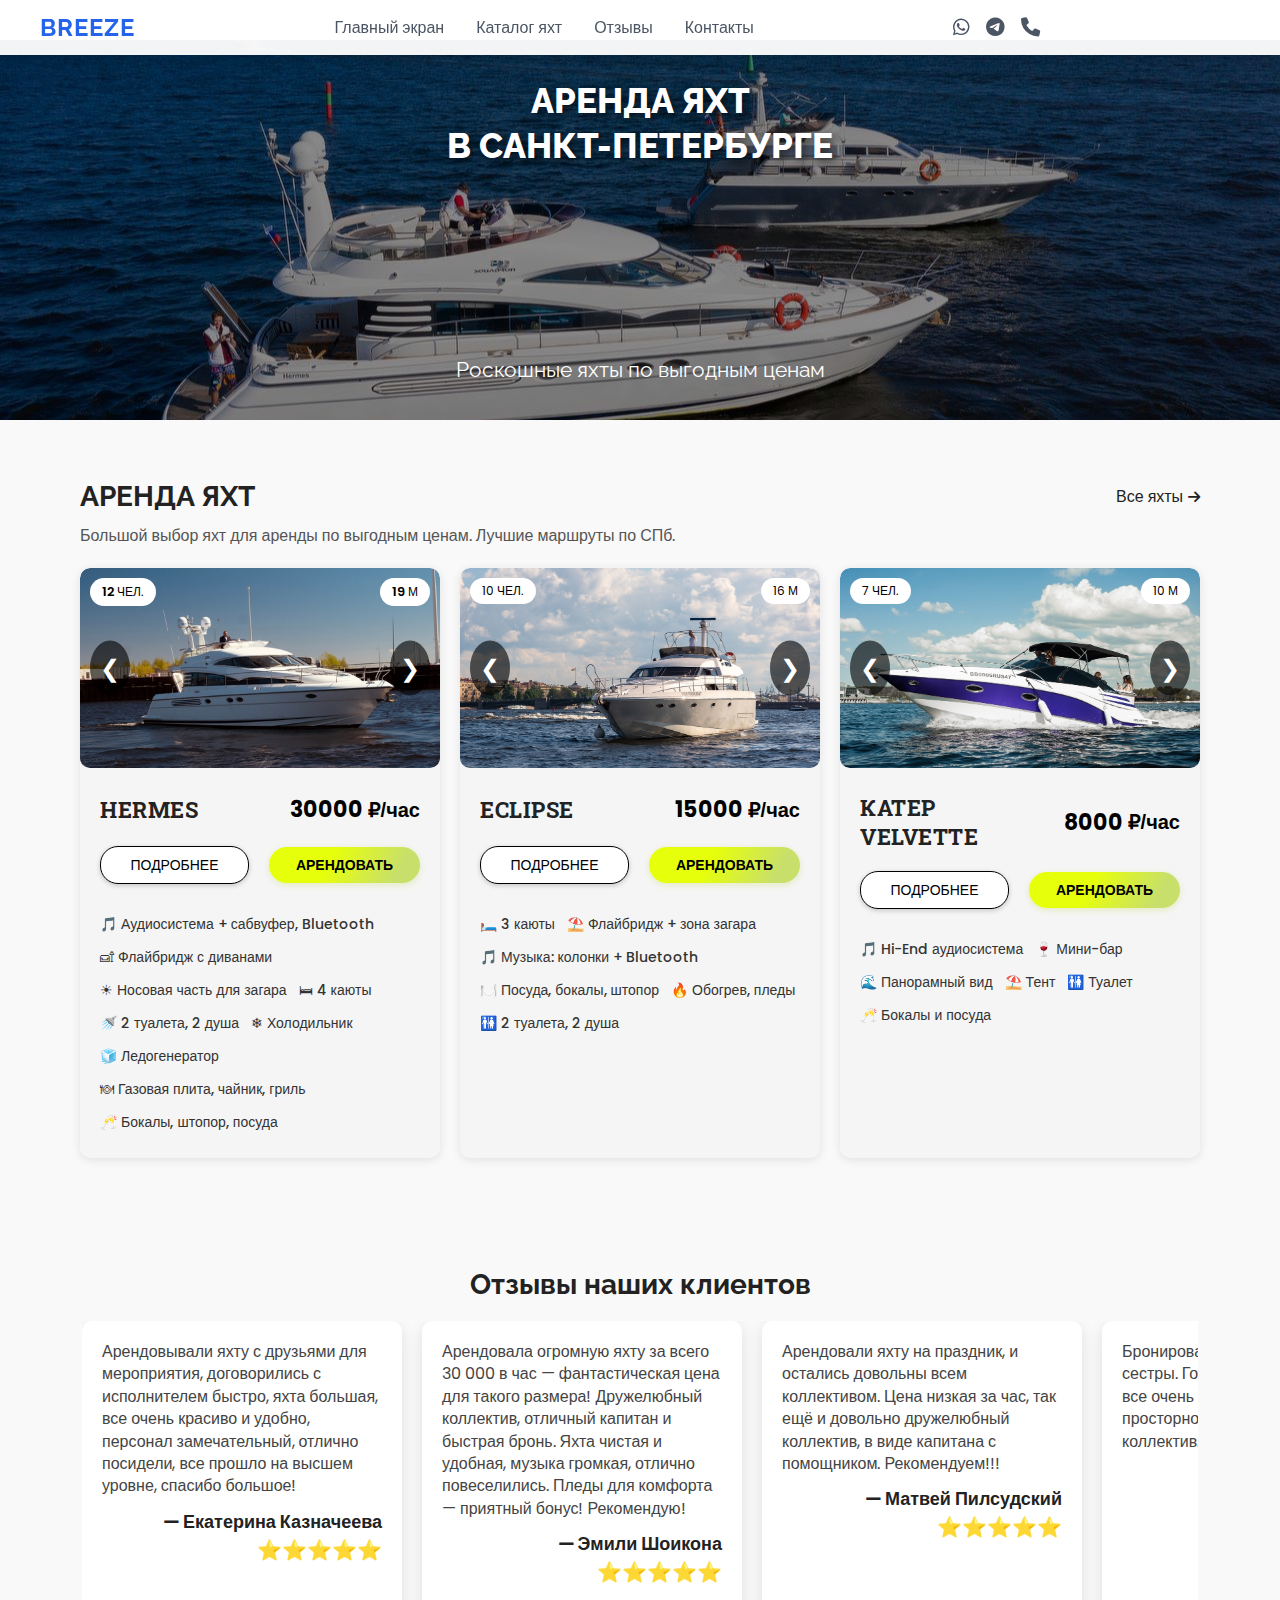
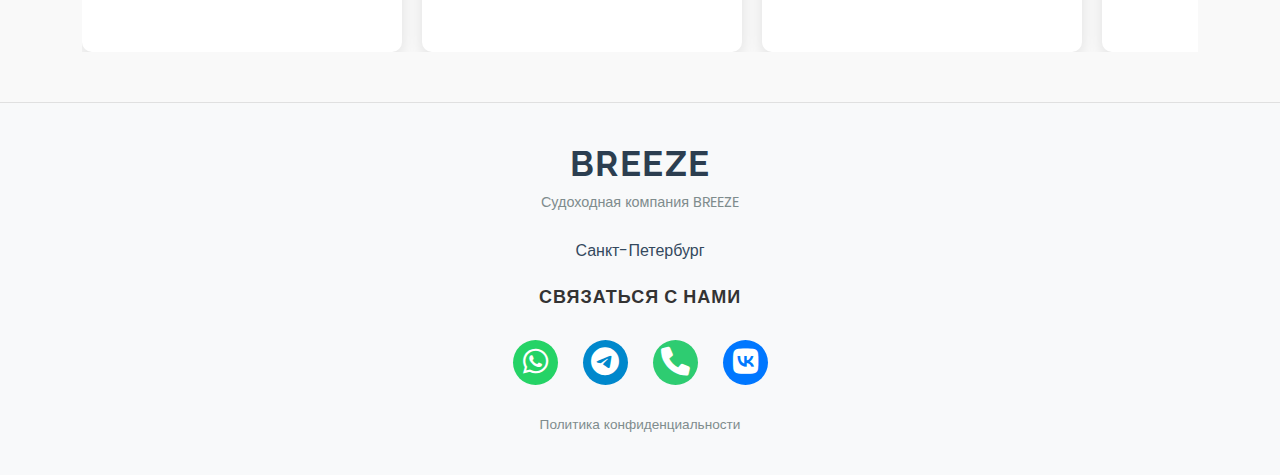
==== commit e73c7fd6: "Первый коммит для нового репозитория" ====
--- a/index.html
+++ b/index.html
@@ -1,202 +1,164 @@
 <!DOCTYPE html>
 <html lang="ru">
-    <head>
-        <meta charset="UTF-8">
-        <meta name="viewport" content="width=device-width, initial-scale=1.0">
-    
-        <!-- 🔥 SEO-МЕТАДАННЫЕ -->
-        <title>Аренда яхт в Санкт-Петербурге | BREEZE - Каталог элитных яхт</title>
-        <meta name="description" content="Аренда яхт в Санкт-Петербурге от BREEZE: элитные яхты, прогулки по Неве, корпоративные мероприятия, дни рождения. Лучшие маршруты и комфортные условия!">
-        <meta name="keywords" content="аренда яхт СПб, прогулка на яхте, элитные яхты Санкт-Петербург, прокат яхты, катер с капитаном, частные яхты, аренда катеров">
-        <meta name="author" content="BREEZE Yachts">
-        <meta name="robots" content="index, follow">
-        <link rel="canonical" href="https://zabor-178.ru">
-    
-        <!-- 🌍 Open Graph (Facebook, WhatsApp, Telegram) -->
-        <meta property="og:title" content="Аренда яхт в Санкт-Петербурге | BREEZE">
-        <meta property="og:description" content="Арендуйте элитные яхты для прогулок по Неве! Комфортные условия, опытный экипаж, индивидуальные маршруты. Бронирование онлайн.">
-        <meta property="og:image" content="https://zabor-178.ru/img/yacht-preview.jpg">
-        <meta property="og:url" content="https://zabor-178.ru">
-        <meta property="og:type" content="website">
-        
-        <!-- 🐦 Twitter Card -->
-        <meta name="twitter:card" content="summary_large_image">
-        <meta name="twitter:title" content="Аренда яхт в Санкт-Петербурге | BREEZE">
-        <meta name="twitter:description" content="Закажите прогулку на яхте в СПб: комфорт, элитные маршруты, роскошные катера.">
-        <meta name="twitter:image" content="https://zabor-178.ru/img/yacht-preview.jpg">
-    
-        <!-- 📍 Локальная оптимизация -->
-        <meta name="geo.placename" content="Санкт-Петербург">
-        <meta name="geo.region" content="RU-SPB">
-        <meta name="geo.position" content="59.9343;30.3351">
-        <meta name="ICBM" content="59.9343, 30.3351">
-    
-        <!-- 🔍 Favicon -->
-        <link rel="icon" href="img/favicon.ico" type="image/x-icon">
-    
-        <!-- 📖 Schema.org микроразметка -->
-        <script type="application/ld+json">
-        {
-            "@context": "https://schema.org",
-            "@type": "LocalBusiness",
-            "name": "BREEZE Yachts",
-            "image": "https://zabor-178.ru/img/yacht-preview.jpg",
-            "address": {
-                "@type": "PostalAddress",
-                "streetAddress": "Адмиралтейская наб., 12",
-                "addressLocality": "Санкт-Петербург",
-                "addressCountry": "RU"
-            },
-            "telephone": "+7 965 797-46-79",
-            "email": "info@breeze-yachts.ru",
-            "url": "https://zabor-178.ru",
-            "priceRange": "$$$",
-            "sameAs": [
-                "https://t.me/breeze_yachts",
-                "https://wa.me/79657974679",
-                "tel:+79657974679"
-            ]
-        }
-        </script>
-    
-        <!-- 📍 Schema.org для Breadcrumbs -->
-        <script type="application/ld+json">
-        {
-          "@context": "https://schema.org",
-          "@type": "BreadcrumbList",
-          "itemListElement": [
-            {
-              "@type": "ListItem",
-              "position": 1,
-              "name": "Главная",
-              "item": "https://zabor-178.ru"
-            },
-            {
-              "@type": "ListItem",
-              "position": 2,
-              "name": "Каталог яхт",
-              "item": "https://zabor-178.ru/catalog.html"
-            }
-          ]
-        }
-        </script>
-    
-        <!-- Альтернативные языки (если есть англ. версия) -->
-        <link rel="alternate" hreflang="ru" href="https://zabor-178.ru">
-        <link rel="alternate" hreflang="en" href="https://zabor-178.ru/en">
-    
-        <!-- 🌟 Подключение шрифтов -->
-        <link rel="stylesheet" href="styles.css">
-        <link href="https://fonts.googleapis.com/css2?family=Playfair+Display:wght@700&family=Poppins:wght@400;600&display=swap" rel="stylesheet">
-        <link href="https://fonts.googleapis.com/css2?family=Cormorant+Garamond:wght@700&family=Inter:wght@400;600&display=swap" rel="stylesheet">
-        <link href="https://fonts.googleapis.com/css2?family=Cinzel:wght@400;700&family=Lexend:wght@400;700&family=Work+Sans:wght@300;400;500&display=swap" rel="stylesheet">
-    
-        <!-- 🚀 Подключение иконок -->
-        <link href="https://cdnjs.cloudflare.com/ajax/libs/font-awesome/6.0.0/css/all.min.css" rel="stylesheet">
-    </head>
-    <body>
-
-    <!-- Навигация -->
-    <nav class="navbar">
-        <div class="nav-container">
-            <a href="index.html" class="logo" aria-label="Главная страница BREEZE Yachts">BREEZE</a>
-            
-            <ul class="nav-menu">
-                <li><a href="index.html">Главный экран</a></li>               
-                <li><a href="catalog.html">Каталог яхт</a></li>
-                <li><a href="#reviews">Отзывы</a></li>
-                <li><a href="#contacts">Контакты</a></li>
-            </ul>
-
-            <div class="social-icons desktop">
-                <a href="https://wa.me/79657974679" aria-label="WhatsApp"><i class="fab fa-whatsapp"></i></a>
-                <a href="https://t.me/BREEZEyachts" aria-label="Telegram"><i class="fab fa-telegram"></i></a>
-                <a href="tel:+79657974679" aria-label="Позвонить"><i class="fas fa-phone"></i></a>
-            </div>
-
-            <div class="mobile-controls">
-                <div class="social-icons mobile">
-                    <a href="https://wa.me/79657974679" aria-label="WhatsApp"><i class="fab fa-whatsapp"></i></a>
-                    <a href="https://t.me/BREEZEyachts" aria-label="Telegram"><i class="fab fa-telegram"></i></a>
-                    <a href="tel:+79657974679" aria-label="Позвонить"><i class="fas fa-phone"></i></a>
-                </div>
-                <button class="menu-btn" aria-label="Открыть меню">
-                    <i class="fas fa-bars"></i>
-                </button>
-            </div>
-        </div>
-    </nav>
-
-    <!-- Мобильное меню -->
-    <div class="overlay" id="overlay"></div>
-
-    <div class="mobile-menu" id="mobile-menu">
-        <div class="mobile-menu-content">
-            <a href="index.html">Главный экран</a>
-            <a href="catalog.html">Каталог яхт</a>
-            <a href="#reviews">Отзывы</a>
-            <a href="#contacts">Контакты</a>
-        </div>
-        <button class="close-menu" id="close-menu" aria-label="Закрыть меню">✖</button>
+<head>
+    <meta charset="UTF-8">
+    <meta name="viewport" content="width=device-width, initial-scale=1.0">
+    <meta name="description" content="Аренда яхт премиум-класса в Санкт-Петербурге от компании BREEZE. Лучшие условия аренды яхт для прогулок по Неве и Финскому заливу. Профессиональный сервис и выгодные цены.">
+    <meta name="keywords" content="аренда яхт СПб, аренда яхты в Санкт-Петербурге, яхта напрокат, аренда яхты премиум, прогулка на яхте СПб">
+    <!-- Google Search Console -->
+<meta name="google-site-verification" content="google-site-verification=AP3MDoKiEoX3zxrtsJWvNxIXtoBUY3SUzGmb50oETEc" />
+
+<!-- Яндекс.Вебмастер -->
+<meta name="yandex-verification" content="9522737a078423d3" />
+    <meta property="og:type" content="website">
+    <meta property="og:url" content="https://breezespb.ru/">
+    <meta property="og:title" content="BREEZE - Аренда премиум яхт в Санкт-Петербурге">
+    <meta property="og:description" content="Аренда роскошных яхт для мероприятий и прогулок по Санкт-Петербургу. Профессиональный сервис и индивидуальный подход.">
+    <meta property="og:image" content="https://breezespb.ru/images/og-image.jpg">
+
+    <meta property="twitter:card" content="summary_large_image">
+    <meta property="twitter:url" content="https://breezespb.ru/">
+    <meta property="twitter:title" content="BREEZE - Аренда премиум яхт в Санкт-Петербурге">
+    <meta property="twitter:description" content="Аренда роскошных яхт для мероприятий и прогулок по Санкт-Петербургу. Профессиональный сервис и индивидуальный подход.">
+    <meta property="twitter:image" content="https://breezespb.ru/images/og-image.jpg">
+
+    <link rel="canonical" href="https://breezespb.ru/">
+    
+    <title>BREEZE - Аренда яхт премиум класса в Санкт-Петербурге</title>
+
+    <link rel="stylesheet" href="styles.css">
+    <link href="https://cdnjs.cloudflare.com/ajax/libs/font-awesome/6.0.0/css/all.min.css" rel="stylesheet">
+    <link href="https://fonts.googleapis.com/css2?family=Poppins:wght@400;600;700&family=Playfair+Display:wght@400;700&display=swap" rel="stylesheet">
+
+    <script type="application/ld+json">
+    {
+        "@context": "https://schema.org",
+        "@type": "Organization",
+        "name": "BREEZE",
+        "url": "https://breezespb.ru/",
+        "logo": "https://breezespb.ru/images/logo.png",
+        "contactPoint": {
+            "@type": "ContactPoint",
+            "telephone": "+7 (931) 378-89-09",
+            "contactType": "sales",
+            "areaServed": "RU",
+            "availableLanguage": ["Russian"]
+        },
+        "sameAs": [
+            "https://wa.me/+79313788909",
+            "https://t.me/rtemrokovs"
+        ]
+    }
+    </script>
+</head>
+<body>
+
+<nav class="navbar">
+    <div class="nav-container">
+        <a href="index.html" class="logo">BREEZE</a>
+        <ul class="nav-menu">
+            <li><a href="index.html">Главный экран</a></li>               
+            <li><a href="catalog.html">Каталог яхт</a></li>
+            <li><a href="#reviews">Отзывы</a></li>
+            <li><a href="#contacts">Контакты</a></li>
+        </ul>
+        <div class="social-icons desktop">
+            <a href="https://wa.me/+79313788909"><i class="fab fa-whatsapp"></i></a>
+            <a href="https://t.me/rtemrokovs"><i class="fab fa-telegram"></i></a>
+            <a href="tel:+79313788909"><i class="fas fa-phone"></i></a>
+        </div>
+        <div class="mobile-controls">
+            <div class="social-icons mobile">
+                <a href="https://wa.me/+79313788909"><i class="fab fa-whatsapp"></i></a>
+                <a href="https://t.me/rtemrokovs"><i class="fab fa-telegram"></i></a>
+                <a href="tel:+79313788909"><i class="fas fa-phone"></i></a>
+            </div>
+            <button class="menu-btn"><i class="fas fa-bars"></i></button>
+        </div>
     </div>
-
-    <!-- Хедер с фоном и заголовком -->
-    <section class="hero-section">
-        <div class="hero-image">
-            <div class="hero-overlay"></div>
-            <h1 class="hero-title">Аренда яхт в Санкт-Петербурге</h1>
-            <p class="hero-subtitle">Роскошные яхты по самым выгодным ценам</p>
-        </div>
-    </section>
-
-    <section class="catalog">
-        <div class="catalog-header">
-            <h2>АРЕНДА ЯХТ</h2>
-            <a href="catalog.html" class="view-all" aria-label="Посмотреть все яхты в аренду">Все яхты <i class="fas fa-arrow-right"></i></a>
-        </div>
-        <p class="catalog-subtitle">Большой выбор прогулочных катеров для аренды по выгодным ценам. Лучшие маршруты по СПб.</p>
-    
-        <div class="catalog-list" itemscope itemtype="https://schema.org/ItemList">
-    
-            <!-- Карточка HERMES -->
-            <div class="catalog-item" itemscope itemtype="https://schema.org/Product">
+</nav>
+
+<div class="overlay" id="overlay"></div>
+
+<div class="mobile-menu" id="mobile-menu">
+    <div class="mobile-menu-content">
+        <li><a href="#home">Главный экран</a></li>               
+        <li><a href="#catalog">Каталог яхт</a></li>
+        <li><a href="#reviews">Отзывы</a></li>
+        <li><a href="#contacts">Контакты</a></li>
+    </div>
+    <button class="close-menu" id="close-menu">✖</button>
+</div>
+
+<section class="hero-banner">
+    <div class="hero-banner-image">
+        <div class="hero-banner-overlay"></div>
+        <h1 class="hero-banner-title">АРЕНДА ЯХТ<br>В САНКТ-ПЕТЕРБУРГЕ</h1>
+        <p class="hero-banner-subtitle">Роскошные яхты по выгодным ценам</p>
+    </div>
+</section>
+
+<section class="catalog">
+    <div class="catalog-header">
+        <h2>АРЕНДА ЯХТ</h2>
+        <a href="catalog.html" class="view-all" aria-label="Посмотреть все яхты в аренду">Все яхты <i class="fas fa-arrow-right"></i></a>
+    </div>
+    <p class="catalog-subtitle">Большой выбор яхт для аренды по выгодным ценам. Лучшие маршруты по СПб.</p>
+    <div class="catalog-list" itemscope itemtype="https://schema.org/ItemList">
+        <div class="catalog-item" itemscope itemtype="https://schema.org/Product">
+            <div class="catalog-image">
+                <button class="prev-btn" onclick="prevImage(this)" aria-label="Предыдущая фотография HERMES">&#10094;</button>
+                <img src="yacht-hecmes.jpg" alt="Аренда яхты HERMES в Санкт-Петербурге - 12 человек, 19 метров" class="catalog-photo" itemprop="image">
+                <button class="next-btn" onclick="nextImage(this)" aria-label="Следующая фотография HERMES">&#10095;</button>
+                <div class="catalog-tag"><b>12</b> чел.</div>
+                <div class="catalog-hit"><b>19</b> м</div>
+            </div>
+            <div class="catalog-info">
+                <h3 itemprop="name">HERMES</h3>
+                <p class="catalog-price" itemprop="offers" itemscope itemtype="https://schema.org/Offer">
+                    <span itemprop="price">30000</span> ₽/час
+                    <meta itemprop="priceCurrency" content="RUB">
+                </p>
+                <div class="catalog-buttons">
+                    <a href="HERMES.html" class="btn-details" itemprop="url">Подробнее</a>
+                    <a href="#" class="btn-rent">Арендовать</a>
+                </div>
+                <div class="catalog-features" itemprop="description">
+                    <span>🎵 Аудиосистема + сабвуфер, Bluetooth</span>
+                    <span>🛋 Флайбридж с диванами</span>
+                    <span>☀ Носовая часть для загара</span>
+                    <span>🛏 4 каюты</span>
+                    <span>🚿 2 туалета, 2 душа</span>
+                    <span>❄ Холодильник</span>
+                    <span>🧊 Ледогенератор</span>
+                    <span>🍽 Газовая плита, чайник, гриль</span>
+                    <span>🥂 Бокалы, штопор, посуда</span>
+                </div>
+            </div>
+        </div>
+
+
+    
+            <!-- Карточка ECLIPSE -->
+            <div class="catalog-item" data-yacht="ECLIPSE" itemscope itemtype="https://schema.org/Product">
                 <div class="catalog-image">
-                    <button class="prev-btn" onclick="prevImage(this)" aria-label="Предыдущая фотография HERMES">&#10094;</button>
-                    <img src="yacht-hecmes.jpg" alt="Яхта HERMES - 12 человек, 19 метров" class="catalog-photo" itemprop="image">
-                    <button class="next-btn" onclick="nextImage(this)" aria-label="Следующая фотография HERMES">&#10095;</button>
-                    <div class="catalog-tag"><b>12</b> чел.</div>
-                    <div class="catalog-hit"><b>19</b> м</div>
-                </div>
-                <div class="catalog-info">
-                    <h3 itemprop="name">HERMES</h3>
-                    <p class="catalog-price" itemprop="offers" itemscope itemtype="https://schema.org/Offer">
-                        <span itemprop="price">30000</span> ₽/час
-                        <meta itemprop="priceCurrency" content="RUB">
-                    </p>
-                    <div class="catalog-buttons">
-                        <a href="HERMES.html" class="btn-details" itemprop="url">Подробнее</a>
-                        <a href="#" class="btn-rent">Арендовать</a>
-                    </div>
-                    <div class="catalog-features" itemprop="description">
-                        <span>🎵 Аудиосистема + сабвуфер, Bluetooth</span>
-                        <span>🛋 Флайбридж с диванами</span>
-                        <span>☀ Носовая часть для загара</span>
-                        <span>🛏 4 каюты</span>
-                        <span>🚿 2 туалета, 2 душа</span>
-                        <span>❄ Холодильник</span>
-                        <span>🧊 Ледогенератор</span>
-                        <span>🍽 Газовая плита, чайник, гриль</span>
-                        <span>🥂 Бокалы, штопор, посуда</span>
-                    </div>
-                </div>
-            </div>
-    
-            <!-- Карточка ECLIPSE -->
-            <div class="catalog-item" itemscope itemtype="https://schema.org/Product">
-                <div class="catalog-image">
-                    <button class="prev-btn" onclick="prevImage(this)" aria-label="Предыдущая фотография ECLIPSE">&#10094;</button>
-                    <img src="ECLIPSE.jpg" alt="Яхта ECLIPSE - 10 человек, 16 метров" class="catalog-photo" itemprop="image">
-                    <button class="next-btn" onclick="nextImage(this)" aria-label="Следующая фотография ECLIPSE">&#10095;</button>
+                    <button class="prev-btn" aria-label="Предыдущая фотография ECLIPSE">&#10094;</button>
+            
+                    <!-- ВСЕ ФОТОГРАФИИ В HTML -->
+                    <img src="ECLIPSE.jpg" alt="Яхта ECLIPSE - 10 человек, 16 метров" class="catalog-photo active">
+                    <img src="ECLIPSE1.jpg" alt="Яхта ECLIPSE - другое фото" class="catalog-photo">
+                    <img src="ECLIPSE2.jpg" alt="Яхта ECLIPSE - другое фото" class="catalog-photo">
+                    <img src="ECLIPSE3.jpg" alt="Яхта ECLIPSE - другое фото" class="catalog-photo">
+                    <img src="ECLIPSE4.jpg" alt="Яхта ECLIPSE - другое фото" class="catalog-photo">
+                    <img src="ECLIPSE5.JPG" alt="Яхта ECLIPSE - другое фото" class="catalog-photo">
+                    <img src="ECLIPSE6.JPG" alt="Яхта ECLIPSE - другое фото" class="catalog-photo">
+                    <img src="ECLIPSE7.JPG" alt="Яхта ECLIPSE - другое фото" class="catalog-photo">
+                    <img src="ECLIPSE8.JPG" alt="Яхта ECLIPSE - другое фото" class="catalog-photo">
+                    <img src="ECLIPSE9.JPG" alt="Яхта ECLIPSE - другое фото" class="catalog-photo">
+                    <img src="ECLIPSE10.JPG" alt="Яхта ECLIPSE - другое фото" class="catalog-photo">
+                    <img src="ECLIPSE11.JPG" alt="Яхта ECLIPSE - другое фото" class="catalog-photo">
+            
+                    <button class="next-btn" aria-label="Следующая фотография ECLIPSE">&#10095;</button>
                     <div class="catalog-tag">10 чел.</div>
                     <div class="catalog-hit">16 м</div>
                 </div>
@@ -211,7 +173,7 @@
                         <a href="#" class="btn-rent">Арендовать</a>
                     </div>
                     <div class="catalog-features" itemprop="description">
-                        <span>🛏️ 3 каюты + детская зона</span>
+                        <span>🛏️ 3 каюты</span>
                         <span>⛱️ Флайбридж + зона загара</span>
                         <span>🎵 Музыка: колонки + Bluetooth</span>
                         <span>🍽️ Посуда, бокалы, штопор</span>
@@ -220,13 +182,23 @@
                     </div>
                 </div>
             </div>
+
+            
     
             <!-- Карточка Velvette -->
-            <div class="catalog-item" itemscope itemtype="https://schema.org/Product">
+            <div class="catalog-item" data-yacht="Velvette" itemscope itemtype="https://schema.org/Product">
                 <div class="catalog-image">
-                    <button class="prev-btn" onclick="prevImage(this)" aria-label="Предыдущая фотография Velvette">&#10094;</button>
-                    <img src="VELVETTE.jpg" alt="Катер Velvette - 7 человек, 10 метров" class="catalog-photo" itemprop="image">
-                    <button class="next-btn" onclick="nextImage(this)" aria-label="Следующая фотография Velvette">&#10095;</button>
+                    <button class="prev-btn" aria-label="Предыдущая фотография Velvette">&#10094;</button>
+            
+                    <!-- ВСЕ ФОТОГРАФИИ ЗАРАНЕЕ В HTML -->
+                    <img src="VELVETTE.jpg" alt="Катер Velvette - 7 человек, 10 метров" class="catalog-photo active">
+                    <img src="VELVETTE1.jpg" alt="Катер Velvette - другое фото" class="catalog-photo">
+                    <img src="VELVETTE2.jpg" alt="Катер Velvette - другое фото" class="catalog-photo">
+                    <img src="VELVETTE3.jpg" alt="Катер Velvette - другое фото" class="catalog-photo">
+                    <img src="VELVETTE4.jpg" alt="Катер Velvette - другое фото" class="catalog-photo">
+                    <img src="VELVETTE5.jpg" alt="Катер Velvette - другое фото" class="catalog-photo">
+            
+                    <button class="next-btn" aria-label="Следующая фотография Velvette">&#10095;</button>
                     <div class="catalog-tag">7 чел.</div>
                     <div class="catalog-hit">10 м</div>
                 </div>
@@ -244,14 +216,12 @@
                         <span>🎵 Hi-End аудиосистема</span>
                         <span>🍷 Мини-бар</span>
                         <span>🌊 Панорамный вид</span>
-                        <span>⛱️ Просторный тент</span>
-                        <span>🚻 2 туалета + душ</span>
+                        <span>⛱️ Тент</span>
+                        <span>🚻 Туалет</span>
                         <span>🥂 Бокалы и посуда</span>
                     </div>
                 </div>
             </div>
-    
-        </div>
     </section>
 
 <!-- Всплывающее окно бронирования -->
@@ -308,7 +278,7 @@
                         <meta itemprop="ratingValue" content="5">⭐⭐⭐⭐⭐
                     </p>
                 </div>
-    
+                     
                 <!-- Отзыв 2 -->
                 <div class="review" itemscope itemtype="https://schema.org/Review">
                     <p class="review-comment" itemprop="reviewBody">Арендовала огромную яхту за всего 30 000 в час — фантастическая цена для такого размера! Дружелюбный коллектив, отличный капитан и быстрая бронь. Яхта чистая и удобная, музыка громкая, отлично повеселились. Пледы для комфорта — приятный бонус! Рекомендую!</p>
@@ -340,6 +310,90 @@
                 <div class="review" itemscope itemtype="https://schema.org/Review">
                     <p class="review-comment" itemprop="reviewBody">Брали в аренду яхту у этой команды. Всё супер! Шикарная яхта по доступной цене, у других видела дороже. Прекрасный коллектив и дружелюбный капитан. Все - профессионалы своего дела! С друзьями удобно разместились, на яхте очень чисто и уютно. На борту нашлось абсолютно всё, что нужно было. Очень советую!</p>
                     <p class="review-name" itemprop="author" itemscope itemtype="https://schema.org/Person"><span itemprop="name">— Дарья</span></p>
+                    <p class="review-rating" itemprop="reviewRating" itemscope itemtype="https://schema.org/Rating">
+                        <meta itemprop="ratingValue" content="5">⭐⭐⭐⭐⭐
+                    </p>
+                </div>
+
+                <div class="review" itemscope itemtype="https://schema.org/Review">
+                    <p class="review-comment" itemprop="reviewBody">Спасибо большое за такую шикарную яхту за низкую цену !Организовывали детский праздник Первоклашек ,дети в восторге ,родители тоже ))Будем обращаться ещё)</p>
+                    <p class="review-name" itemprop="author" itemscope itemtype="https://schema.org/Person"><span itemprop="name">— Полина</span></p>
+                    <p class="review-rating" itemprop="reviewRating" itemscope itemtype="https://schema.org/Rating">
+                        <meta itemprop="ratingValue" content="5">⭐⭐⭐⭐⭐
+                    </p>
+                </div>
+
+                <div class="review" itemscope itemtype="https://schema.org/Review">
+                    <p class="review-comment" itemprop="reviewBody">Если честно, то мы не до конца верили , что можем попасть на яхту за эту сумму. Пока не увидели своими глазами. Это очень круто 🙌, довольны , хоть и опоздали и всего 1.5 часа прокатились. Впечатления и фото остались на всю жизнь!</p>
+                    <p class="review-name" itemprop="author" itemscope itemtype="https://schema.org/Person"><span itemprop="name">— Частое лицо</span></p>
+                    <p class="review-rating" itemprop="reviewRating" itemscope itemtype="https://schema.org/Rating">
+                        <meta itemprop="ratingValue" content="5">⭐⭐⭐⭐⭐
+                    </p>
+                </div>
+
+                <div class="review" itemscope itemtype="https://schema.org/Review">
+                    <p class="review-comment" itemprop="reviewBody">Пишу отзыв немного с запозданием, но все же очень хочется похвалить Руслана и команду судна))
+                        Арендовали с друзьями яхту по случаю праздника и это точно был мой лучший день рождения🥰
+                        На сообщения отвечают оперативно, на яхте очень чисто, капитан и помощник</p>
+                    <p class="review-name" itemprop="author" itemscope itemtype="https://schema.org/Person"><span itemprop="name">— Александра</span></p>
+                    <p class="review-rating" itemprop="reviewRating" itemscope itemtype="https://schema.org/Rating">
+                        <meta itemprop="ratingValue" content="5">⭐⭐⭐⭐⭐
+                    </p>
+                </div>
+<!-- 4 -->
+                <div class="review" itemscope itemtype="https://schema.org/Review">
+                    <p class="review-comment" itemprop="reviewBody">Все было на высшем уровне. Спасибо большое! День рождения удался)))</p>
+                    <p class="review-name" itemprop="author" itemscope itemtype="https://schema.org/Person"><span itemprop="name">— Ирина</span></p>
+                    <p class="review-rating" itemprop="reviewRating" itemscope itemtype="https://schema.org/Rating">
+                        <meta itemprop="ratingValue" content="5">⭐⭐⭐⭐⭐
+                    </p>
+                </div>
+
+                <div class="review" itemscope itemtype="https://schema.org/Review">
+                    <p class="review-comment" itemprop="reviewBody">Прогулка по Финскому заливу на 2 часа прошла отлично. Всё организованно и четко. Рекомендую.</p>
+                    <p class="review-name" itemprop="author" itemscope itemtype="https://schema.org/Person"><span itemprop="name">— Татьяна</span></p>
+                    <p class="review-rating" itemprop="reviewRating" itemscope itemtype="https://schema.org/Rating">
+                        <meta itemprop="ratingValue" content="5">⭐⭐⭐⭐⭐
+                    </p>
+                </div>
+
+                <div class="review" itemscope itemtype="https://schema.org/Review">
+                    <p class="review-comment" itemprop="reviewBody">Яхта конечно шикарная , получили массу эмоций. Капитан очень учтивый , помощник тоже молодец. Большая благодарность команде за такой радушный прием. Питер прекрасен с воды. Рекомендую однозначно.</p>
+                    <p class="review-name" itemprop="author" itemscope itemtype="https://schema.org/Person"><span itemprop="name">— Марина</span></p>
+                    <p class="review-rating" itemprop="reviewRating" itemscope itemtype="https://schema.org/Rating">
+                        <meta itemprop="ratingValue" content="5">⭐⭐⭐⭐⭐
+                    </p>
+                </div>
+
+                <div class="review" itemscope itemtype="https://schema.org/Review">
+                    <p class="review-comment" itemprop="reviewBody">Отличная яхта, хорошая команда. Порекомендовали заказать отличную еду на яхту. Всем рекомендую.</p>
+                    <p class="review-name" itemprop="author" itemscope itemtype="https://schema.org/Person"><span itemprop="name">— Катарина</span></p>
+                    <p class="review-rating" itemprop="reviewRating" itemscope itemtype="https://schema.org/Rating">
+                        <meta itemprop="ratingValue" content="5">⭐⭐⭐⭐⭐
+                    </p>
+                </div>
+
+                <div class="review" itemscope itemtype="https://schema.org/Review">
+                    <p class="review-comment" itemprop="reviewBody">Это был мой лучший день рождения, спасибо команде корабля
+                        Поездка понравилась всем без исключения
+                        Не хотелось уходить 😂.</p>
+                    <p class="review-name" itemprop="author" itemscope itemtype="https://schema.org/Person"><span itemprop="name">— Дарья</span></p>
+                    <p class="review-rating" itemprop="reviewRating" itemscope itemtype="https://schema.org/Rating">
+                        <meta itemprop="ratingValue" content="5">⭐⭐⭐⭐⭐
+                    </p>
+                </div>
+
+                <div class="review" itemscope itemtype="https://schema.org/Review">
+                    <p class="review-comment" itemprop="reviewBody">Решили арендовать классную яхту с иностранными коллегами после ПМЭФ. Вышло незабываемо!!!</p>
+                    <p class="review-name" itemprop="author" itemscope itemtype="https://schema.org/Person"><span itemprop="name">— Марк</span></p>
+                    <p class="review-rating" itemprop="reviewRating" itemscope itemtype="https://schema.org/Rating">
+                        <meta itemprop="ratingValue" content="5">⭐⭐⭐⭐⭐
+                    </p>
+                </div>
+
+                <div class="review" itemscope itemtype="https://schema.org/Review">
+                    <p class="review-comment" itemprop="reviewBody">Не задумываясь, арендуйте яхты через Руслана:)) Чистая красивая яхта с прекрасной командой, учли все пожелания. Однозначно рекомендую 👍</p>
+                    <p class="review-name" itemprop="author" itemscope itemtype="https://schema.org/Person"><span itemprop="name">— Александр</span></p>
                     <p class="review-rating" itemprop="reviewRating" itemscope itemtype="https://schema.org/Rating">
                         <meta itemprop="ratingValue" content="5">⭐⭐⭐⭐⭐
                     </p>
@@ -354,8 +408,8 @@
         <meta itemprop="address" itemscope itemtype="https://schema.org/PostalAddress">
         <meta itemprop="addressLocality" content="Санкт-Петербург, Россия">
         <meta itemprop="foundingDate" content="2014">
-        <meta itemprop="url" content="https://zabor-178.ru">
-        <meta itemprop="logo" content="https://zabor-178.ru/logo.png">
+        <meta itemprop="url" content="https://breezespb.ru">
+        <meta itemprop="logo" content="https://breezespb.ru/logo.png">
         <meta itemprop="sameAs" content="https://t.me/breeze_yachts">
         <meta itemprop="sameAs" content="https://wa.me/79657974679">
         <meta itemprop="sameAs" content="tel:+79657974679">
@@ -370,28 +424,32 @@
             <!-- Локации -->
             <div class="locations">
                 <div class="location-item">
-                    <span class="city" itemprop="addressLocality">Санкт-Петербург</span>
-                    <span class="separator">|</span>
-                    <span class="established" itemprop="foundingDate">est. 2014</span>
-                </div>
-            </div>
-    
+                    <span class="city">Санкт-Петербург</span>
+                </div>
+            </div>
+            
+            <!-- Заголовок "Связаться с нами" -->
+            <p class="contact-title">Связаться с нами</p>
+            
             <!-- Социальные иконки (новая версия) -->
             <div class="social-icons-new">
-                <a href="https://wa.me/79657974679" class="social-link whatsapp" itemprop="sameAs">
+                <a href="https://wa.me/+79313788909" class="social-link whatsapp" target="_blank">
                     <i class="fab fa-whatsapp"></i>
                 </a>
-                <a href="https://t.me/breeze_yachts" class="social-link telegram" itemprop="sameAs">
+                <a href="https://t.me/rtemrokov" class="social-link telegram" target="_blank">
                     <i class="fab fa-telegram"></i>
                 </a>
-                <a href="tel:+79657974679" class="social-link phone" itemprop="telephone">
+                <a href="tel:+79313788909" class="social-link phone">
                     <i class="fas fa-phone"></i>
                 </a>
+                <a href="https://vk.com/luxuryyachts" class="social-link vk" target="_blank">
+                    <i class="fab fa-vk"></i>
+                </a>
             </div>
     
             <!-- Политика конфиденциальности -->
             <div class="footer-legal">
-                <a href="/privacy-policy" class="privacy-link" itemprop="url">
+                <a href="./Политикаяхты.pdf" class="privacy-link" itemprop="url" target="_blank">
                     Политика конфиденциальности
                 </a>
             </div>
@@ -404,8 +462,8 @@
         "@context": "https://schema.org",
         "@type": "LocalBusiness",
         "name": "Судоходная компания BREEZE",
-        "image": "https://zabor-178.ru/logo.png",
-        "url": "https://zabor-178.ru",
+        "image": "https://breezespb.ru/logo.png",
+        "url": "https://breezespb.ru",
         "telephone": "+79657974679",
         "address": {
             "@type": "PostalAddress",
--- a/styles.css
+++ b/styles.css
@@ -1,19 +1,41 @@
-/* Подключаем премиальные шрифты */
-@import url('https://fonts.googleapis.com/css2?family=Playfair+Display:wght@700&family=Poppins:wght@400;600&family=Lexend:wght@700&display=swap');
-
-/* Базовые стили */
+/* ✅ Подключаем премиальные шрифты */
+/* Импортируем только нужные шрифты */
+@import url('https://fonts.googleapis.com/css2?family=Poppins:wght@400;600;700&family=Playfair+Display:wght@400;700&family=Raleway:wght@400;700&family=Roboto+Slab:wght@400;700&display=swap');
+
+/* ✅ Базовые стили */
 * {
     margin: 0;
     padding: 0;
     box-sizing: border-box;
-    font-family: 'Poppins', sans-serif; /* Современный и читаемый основной шрифт */
-}
-
-/* Заголовки, логотип */
+    font-family: 'Poppins', sans-serif; /* Основной шрифт */
+}
+
+/* ✅ Заголовки, логотип */
 h1, h2, h3, .logo {
-    font-family: 'Playfair Display', serif; /* Элегантный, премиальный стиль */
+    font-family: 'Raleway', sans-serif !important; /* Стандартный шрифт для заголовков */
+}
+
+/* ✅ Специальный стиль для h3[itemprop="name"] */
+h3[itemprop="name"] {
+    font-family: 'Roboto Slab', serif !important; /* Новый шрифт для лучшей читаемости */
     font-weight: 700;
-    letter-spacing: 0.5px;
+    font-size: 22px; /* Чуть увеличил размер */
+    color: #222; /* Более контрастный цвет */
+    text-transform: uppercase; /* Чтобы смотрелось ровно */
+    letter-spacing: 0.5px; /* Улучшенная читаемость */
+}
+
+/* ✅ Общий стиль для h3 */
+h3 {
+    font-family: 'Raleway', sans-serif;
+    font-weight: 700;
+}
+
+/* ✅ Адаптация для мобильных устройств */
+@media (max-width: 768px) {
+    h3[itemprop="name"] {
+        font-size: 18px; /* Чуть меньше на мобильных */
+    }
 }
 
 /* Цена */
@@ -73,6 +95,10 @@
         padding: 0.6rem 1.5rem; /* Уменьшаем отступы на мобильных */
     }
 }
+
+
+
+
 
 .nav-container {
     max-width: 1200px;
@@ -262,80 +288,192 @@
 }
 
 /* Основной стиль секции */
-.hero-section {
+/* Контейнер */
+.hero-banner {
     position: relative;
+    width: 100%;
     text-align: center;
-    padding: 0;
 }
 
 /* Фон баннера */
-.hero-image {
+.hero-banner-image {
     background: url('yacht-background.png') center/cover no-repeat;
-    height: 350px; /* Увеличенная высота */
-    display: flex;
-    flex-direction: column;
+    height: 380px;
+    display: flex;
     justify-content: center;
     align-items: center;
-    color: white;
+    flex-direction: column;
     position: relative;
-    padding: 20px;
-}
-
-/* Затемнение для контраста */
-.hero-overlay {
+}
+
+/* Затемнение */
+.hero-banner-overlay {
     position: absolute;
     top: 0;
     left: 0;
     width: 100%;
     height: 100%;
-    background: rgba(0, 0, 0, 0.4);
-}
-
-/* Заголовок (поднимаем вверх) */
-.hero-title {
-    font-family: 'Playfair Display', serif;
-    font-size: 3rem;
-    font-weight: 700;
-    text-align: center;
+    background: rgba(0, 0, 0, 0.45);
+}
+
+
+.social-icons-new {
+    display: flex;
+    gap: 10px;
+}
+
+.social-link {
+    font-size: 24px;
+    text-decoration: none;
+    display: flex;
+    align-items: center;
+    justify-content: center;
+    width: 40px;
+    height: 40px;
+    border-radius: 50%;
+    background-color: #f5f5f5; /* Лёгкий фон для иконок */
+    transition: 0.3s;
+}
+
+.social-link i {
+    color: #555; /* Цвет иконки по умолчанию */
+}
+
+/* Цвета для соцсетей */
+.whatsapp {
+    background-color: #25D366;
+}
+.whatsapp i {
+    color: #fff;
+}
+
+.telegram {
+    background-color: #0088cc;
+}
+.telegram i {
+    color: #fff;
+}
+
+.phone {
+    background-color: #000;
+}
+.phone i {
+    color: #fff;
+}
+
+/* ВКонтакте – ярко-синий цвет */
+.vk {
+    background-color: #0077FF; /* Яркий синий фон */
+}
+.vk i {
+    color: #fff; /* Белая иконка */
+}
+
+/* Эффект при наведении */
+.social-link:hover {
+    transform: scale(1.1);
+    opacity: 0.8;
+}
+
+/* Заголовок */
+.hero-banner-title {
+    font-family: 'Montserrat', sans-serif; /* Новый шрифт для читаемости */
+    font-size: 2.2rem; /* Уменьшен */
+    font-weight: 800;
     text-transform: uppercase;
-    color: #fff;
-    text-shadow: 3px 3px 6px rgba(0, 0, 0, 0.5);
+    text-shadow: 3px 3px 8px rgba(0, 0, 0, 0.6);
+    line-height: 1.3;
+    margin-bottom: 10px;
     position: absolute;
-    top: 20%; /* Поднял выше */
+    top: 22%; /* Чуть выше */
     left: 50%;
     transform: translate(-50%, -50%);
-    width: 90%;
-}
-
-/* Подзаголовок (оставляем внизу) */
-.hero-subtitle {
-    font-family: 'Lora', serif; /* Элегантный шрифт */
-    font-size: 1.6rem;
+    width: 85%;
+    color: white;
+}
+
+/* Подзаголовок */
+.hero-banner-subtitle {
+    font-family: 'Raleway', sans-serif;
+    font-size: 1.3rem; /* Сделал компактнее */
+    font-weight: 400;
     text-align: center;
-    color: #ffffff;
     max-width: 80%;
+    line-height: 1.5;
     position: absolute;
-    bottom: 10%; /* Оставляем 15px от нижнего края */
+    bottom: 35px; /* Опустил ниже */
     left: 50%;
     transform: translateX(-50%);
-    line-height: 1.6;
+    color: white; /* Чисто белый */
 }
 
 /* Адаптация для мобильных */
 @media (max-width: 768px) {
-    .hero-image {
-        height: 280px;
-    }
-
-    .hero-title {
-        font-size: 2.4rem;
-        top: 18%; /* Поднимаем еще выше на мобилках */
-    }
-
-    .hero-subtitle {
-        font-size: 1.3rem;
-        bottom: 8%; /* Чуть выше */
-    }
+    .hero-banner-image {
+        height: 320px;
+    }
+
+    .hero-banner-title {
+        font-size: 1.9rem;
+        top: 18%;
+    }
+
+    .hero-banner-subtitle {
+        font-size: 1.1rem;
+        bottom: 25px;
+    }
+}
+
+
+
+
+.catalog-photo {
+    display: none;
+    width: 100%;
+    height: auto;
+    border-radius: 10px;
+    object-fit: cover;
+}
+
+.catalog-photo.active {
+    display: block;
+}
+
+.prev-btn, .next-btn {
+    position: absolute;
+    top: 50%;
+    transform: translateY(-50%);
+    background: rgba(0, 0, 0, 0.5);
+    color: white;
+    border: none;
+    cursor: pointer;
+    padding: 10px 15px;
+    font-size: 20px;
+    border-radius: 50%;
+    transition: 0.3s;
+}
+
+.prev-btn:hover, .next-btn:hover {
+    background: rgba(0, 0, 0, 0.8);
+}
+
+.prev-btn {
+    left: 10px;
+}
+
+.next-btn {
+    right: 10px;
+}
+
+
+.contact-title {
+    text-align: center;
+    font-size: 18px;
+    font-weight: bold;
+    margin-bottom: 10px;
+    color: #333;
+    text-transform: uppercase;
+    letter-spacing: 1px;
 }
 
 .advantages {
